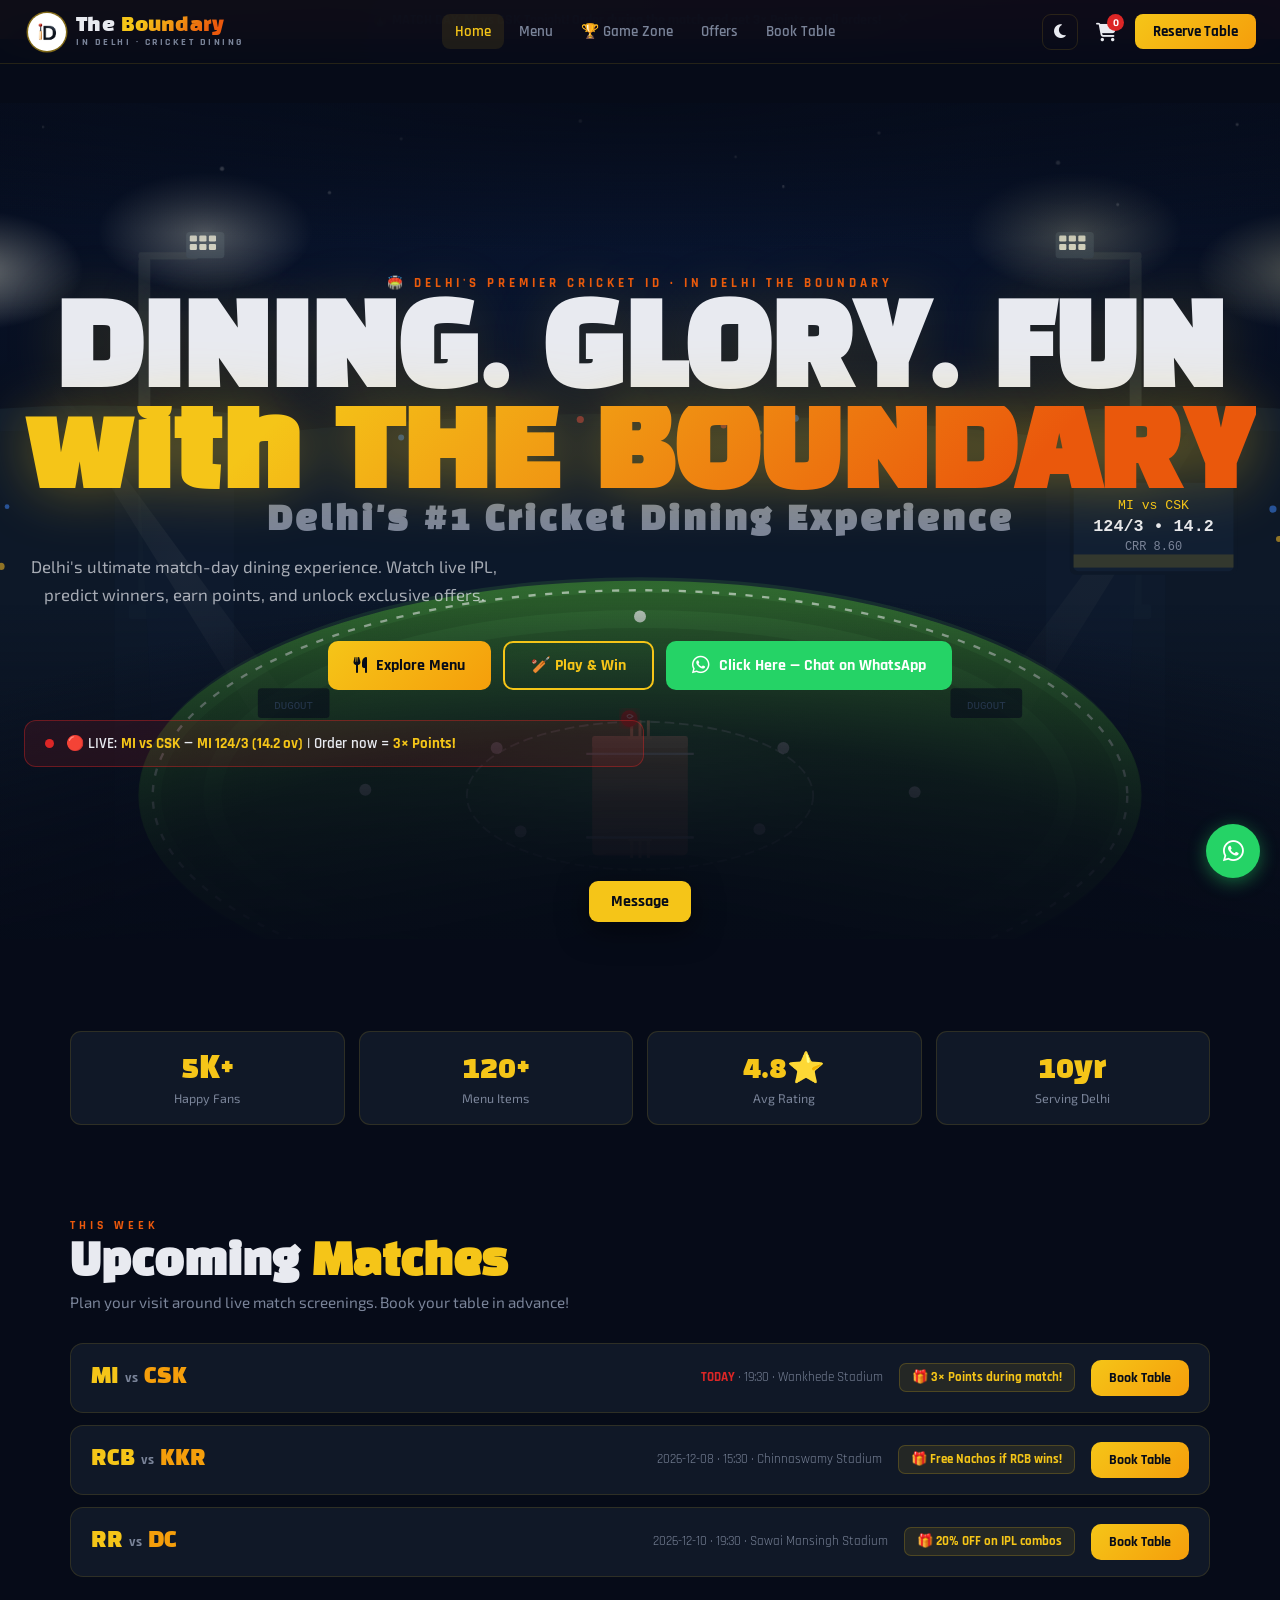
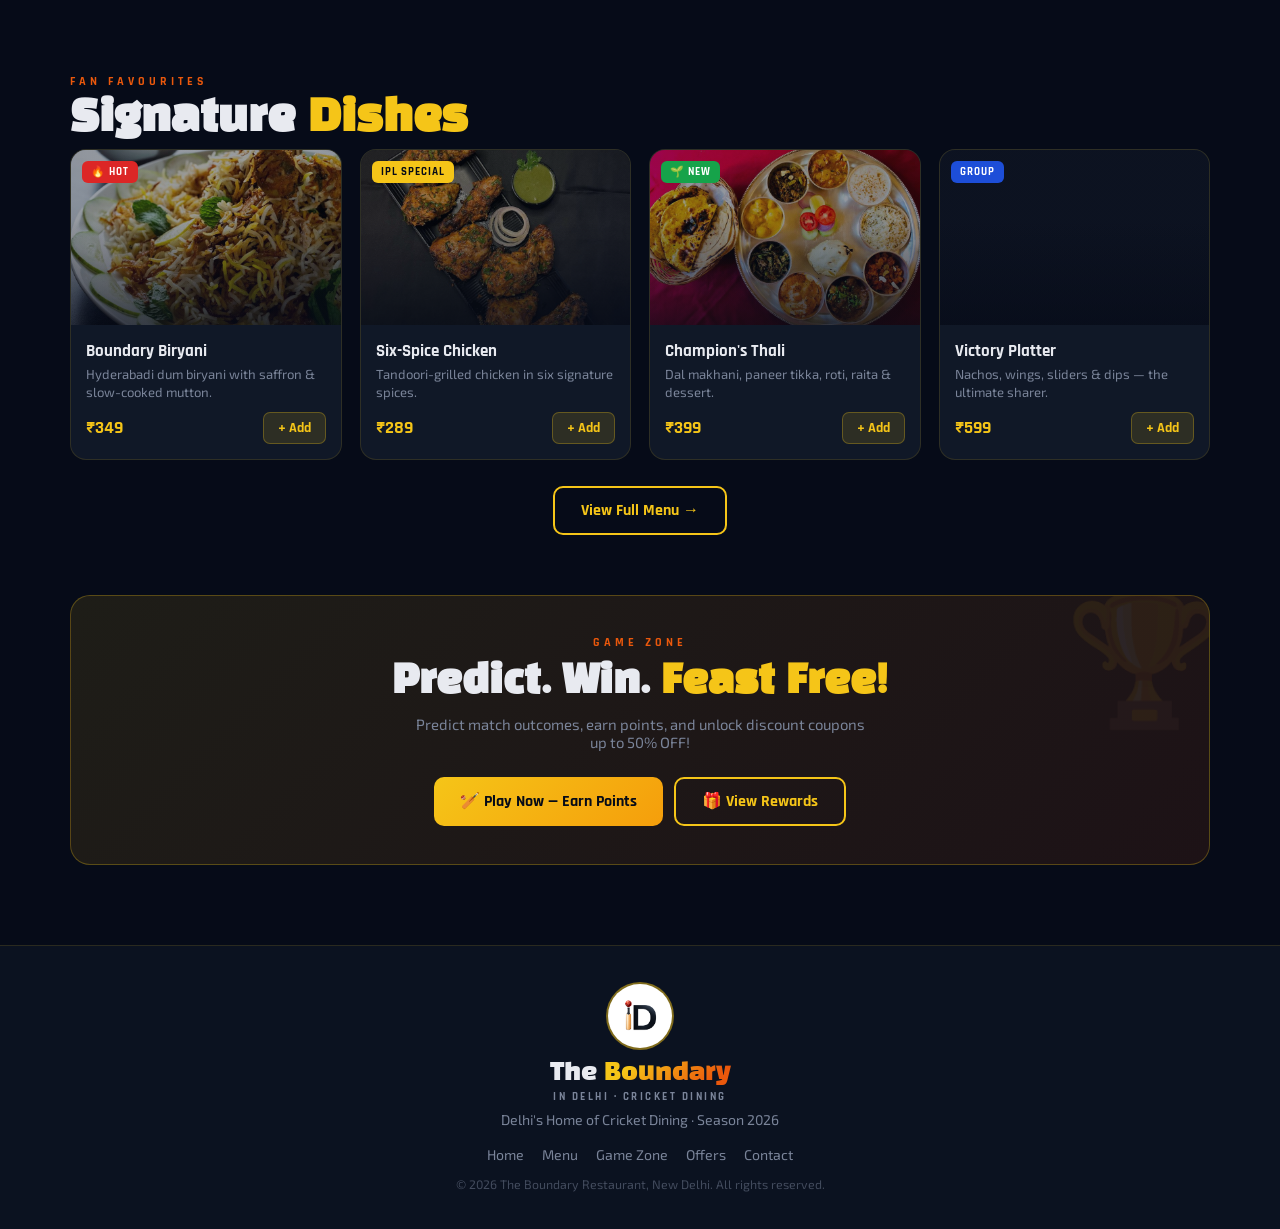
==== index.html @ 341501ce "Rebuild site: split assets, real dish photos, theme toggle, admin CRUD Separates the single-file pag" ====
<!DOCTYPE html>
<html lang="en">
<head>
<meta charset="UTF-8">
<meta name="viewport" content="width=device-width, initial-scale=1.0">
<title>The Boundary — Cricket Dining | Delhi</title>
<link rel="icon" type="image/png" href="assets/logo.png">
<link href="https://fonts.googleapis.com/css2?family=Rajdhani:wght@400;500;600;700&family=Exo+2:wght@300;400;500;600&family=Black+Han+Sans&display=swap" rel="stylesheet">
<link rel="stylesheet" href="https://cdnjs.cloudflare.com/ajax/libs/font-awesome/6.5.0/css/all.min.css">
<link rel="stylesheet" href="css/style.css">
</head>
<body>

<!-- ANNOUNCEMENT BAR -->
<div id="announcement-bar">
  <span id="ann-bar-text">🔥 MATCH DAY: MI vs CSK Tonight! Order during the match and get 3× Points on all orders!</span>
  <span style="margin-left:12px;opacity:.7;cursor:pointer;font-size:1rem" onclick="document.getElementById('announcement-bar').style.display='none';saveAdminState({announcementBar:{visible:false}})">✕</span>
</div>

<!-- NAV -->
<nav>
  <button class="brand" onclick="showPage('home')" aria-label="The Boundary — go to home page">
    <span class="brand-badge"><img src="assets/logo.png" alt="The Boundary logo"></span>
    <span class="brand-text">
      <span class="brand-word"><span class="b1">The</span> <span class="b2">Boundary</span></span>
      <span class="brand-kicker">In Delhi · Cricket Dining</span>
    </span>
  </button>
  <div class="nav-links">
    <button class="nav-link active" onclick="showPage('home')">Home</button>
    <button class="nav-link" onclick="showPage('menu')">Menu</button>
    <button class="nav-link" onclick="showPage('gamezone')">🏆 Game Zone</button>
    <button class="nav-link" onclick="showPage('offers')">Offers</button>
    <button class="nav-link" onclick="showPage('contact')">Book Table</button>
  </div>
  <div class="nav-right">
    <button class="theme-toggle" id="themeToggle" onclick="toggleTheme()" aria-label="Switch between dark and light mode" title="Switch theme">
      <i class="fas fa-moon"></i>
    </button>
    <div class="cart-icon" onclick="showToast('🛒 Cart: sign in to checkout!')">
      <i class="fas fa-shopping-cart"></i>
      <span class="cart-count" id="cartCount">0</span>
    </div>
    <button class="nav-cta" onclick="showPage('contact')">Reserve Table</button>
    <div class="hamburger" onclick="toggleMenu()"><span></span><span></span><span></span></div>
  </div>
</nav>
<div class="mobile-menu" id="mobileMenu">
  <button class="nav-link" onclick="showPage('home');toggleMenu()">🏠 Home</button>
  <button class="nav-link" onclick="showPage('menu');toggleMenu()">🍽️ Menu</button>
  <button class="nav-link" onclick="showPage('gamezone');toggleMenu()">🏆 Game Zone</button>
  <button class="nav-link" onclick="showPage('offers');toggleMenu()">🎁 Offers</button>
  <button class="nav-link" onclick="showPage('contact');toggleMenu()">📅 Book Table</button>
</div>

<!-- ============================================================
     HOME PAGE
     ============================================================ -->
<div class="page active" id="page-home">

  <!-- HERO -->
  <div class="hero" id="main-hero">

    <!-- Custom admin banner image layer -->
    <img id="hero-custom-banner" alt="">

    <!-- CRICKET STADIUM SVG BACKGROUND -->
    <div class="hero-stadium">
      <svg viewBox="0 0 1400 700" preserveAspectRatio="xMidYMid slice" xmlns="http://www.w3.org/2000/svg" style="width:100%;height:100%">
        <!-- Sky gradient -->
        <defs>
          <radialGradient id="skyGrad" cx="50%" cy="0%" r="70%">
            <stop offset="0%" stop-color="#0a1a3a"/>
            <stop offset="100%" stop-color="#060b18"/>
          </radialGradient>
          <radialGradient id="pitchGrad" cx="50%" cy="50%" r="50%">
            <stop offset="0%" stop-color="#3d7a3d"/>
            <stop offset="100%" stop-color="#2a5c2a"/>
          </radialGradient>
          <radialGradient id="innerGrad" cx="50%" cy="50%" r="50%">
            <stop offset="0%" stop-color="#5aa35a"/>
            <stop offset="100%" stop-color="#3d7a3d"/>
          </radialGradient>
          <radialGradient id="lightGlow1" cx="50%" cy="50%" r="50%">
            <stop offset="0%" stop-color="#fffde7" stop-opacity="0.55"/>
            <stop offset="100%" stop-color="#fffde7" stop-opacity="0"/>
          </radialGradient>
          <radialGradient id="lightGlow2" cx="50%" cy="50%" r="50%">
            <stop offset="0%" stop-color="#fff9c4" stop-opacity="0.4"/>
            <stop offset="100%" stop-color="#fff9c4" stop-opacity="0"/>
          </radialGradient>
          <filter id="glow">
            <feGaussianBlur stdDeviation="4" result="blur"/>
            <feMerge><feMergeNode in="blur"/><feMergeNode in="SourceGraphic"/></feMerge>
          </filter>
          <filter id="softglow">
            <feGaussianBlur stdDeviation="8" result="blur"/>
            <feMerge><feMergeNode in="blur"/><feMergeNode in="SourceGraphic"/></feMerge>
          </filter>
        </defs>

        <!-- SKY -->
        <rect width="1400" height="700" fill="url(#skyGrad)"/>

        <!-- Stars -->
        <g opacity="0.6">
          <circle cx="100" cy="40" r="1.5" fill="#fff" opacity=".8"/>
          <circle cx="200" cy="20" r="1" fill="#fff" opacity=".6"/>
          <circle cx="350" cy="55" r="1.8" fill="#fff" opacity=".7"/>
          <circle cx="500" cy="30" r="1.2" fill="#fff" opacity=".5"/>
          <circle cx="650" cy="15" r="1.5" fill="#fff" opacity=".8"/>
          <circle cx="780" cy="45" r="1" fill="#fff" opacity=".6"/>
          <circle cx="900" cy="25" r="1.3" fill="#fff" opacity=".7"/>
          <circle cx="1050" cy="50" r="1.8" fill="#fff" opacity=".5"/>
          <circle cx="1200" cy="18" r="1.2" fill="#fff" opacity=".8"/>
          <circle cx="1300" cy="42" r="1.5" fill="#fff" opacity=".6"/>
          <circle cx="160" cy="80" r="1" fill="#fff" opacity=".4"/>
          <circle cx="440" cy="75" r="1.4" fill="#fff" opacity=".5"/>
          <circle cx="820" cy="70" r="1" fill="#fff" opacity=".6"/>
          <circle cx="1100" cy="85" r="1.3" fill="#fff" opacity=".4"/>
        </g>

        <!-- FLOODLIGHT TOWERS - Left -->
        <!-- Tower 1 far left -->
        <g>
          <rect x="88" y="160" width="10" height="320" fill="#1a2535" rx="2"/>
          <rect x="80" y="460" width="26" height="12" fill="#1a2535" rx="2"/>
          <!-- Arm -->
          <rect x="88" y="155" width="50" height="6" fill="#1a2535" rx="2"/>
          <!-- Lights array -->
          <rect x="128" y="140" width="32" height="22" fill="#1e2d42" rx="3"/>
          <rect x="131" y="143" width="6" height="5" fill="#fffde7" rx="1"/>
          <rect x="139" y="143" width="6" height="5" fill="#fffde7" rx="1"/>
          <rect x="147" y="143" width="6" height="5" fill="#fffde7" rx="1"/>
          <rect x="131" y="150" width="6" height="5" fill="#fffde7" rx="1"/>
          <rect x="139" y="150" width="6" height="5" fill="#fffde7" rx="1"/>
          <rect x="147" y="150" width="6" height="5" fill="#fffde7" rx="1"/>
          <!-- Glow beam -->
          <ellipse cx="144" cy="140" rx="90" ry="50" fill="url(#lightGlow1)" opacity="0.7">
            <animate attributeName="opacity" values="0.5;0.8;0.5" dur="3s" repeatCount="indefinite"/>
          </ellipse>
        </g>

        <!-- Tower 2 left-center -->
        <g>
          <rect x="280" y="130" width="10" height="300" fill="#1a2535" rx="2"/>
          <rect x="272" y="420" width="26" height="12" fill="#1a2535" rx="2"/>
          <rect x="280" y="125" width="50" height="6" fill="#1a2535" rx="2"/>
          <rect x="320" y="108" width="32" height="22" fill="#1e2d42" rx="3"/>
          <rect x="323" y="111" width="6" height="5" fill="#fffde7" rx="1"/>
          <rect x="331" y="111" width="6" height="5" fill="#fffde7" rx="1"/>
          <rect x="339" y="111" width="6" height="5" fill="#fffde7" rx="1"/>
          <rect x="323" y="118" width="6" height="5" fill="#fffde7" rx="1"/>
          <rect x="331" y="118" width="6" height="5" fill="#fffde7" rx="1"/>
          <rect x="339" y="118" width="6" height="5" fill="#fffde7" rx="1"/>
          <ellipse cx="336" cy="108" rx="90" ry="50" fill="url(#lightGlow1)" opacity="0.6">
            <animate attributeName="opacity" values="0.4;0.7;0.4" dur="3.5s" repeatCount="indefinite"/>
          </ellipse>
        </g>

        <!-- Tower far right -->
        <g>
          <rect x="1302" y="160" width="10" height="320" fill="#1a2535" rx="2"/>
          <rect x="1294" y="460" width="26" height="12" fill="#1a2535" rx="2"/>
          <rect x="1262" y="155" width="50" height="6" fill="#1a2535" rx="2"/>
          <rect x="1240" y="140" width="32" height="22" fill="#1e2d42" rx="3"/>
          <rect x="1243" y="143" width="6" height="5" fill="#fffde7" rx="1"/>
          <rect x="1251" y="143" width="6" height="5" fill="#fffde7" rx="1"/>
          <rect x="1259" y="143" width="6" height="5" fill="#fffde7" rx="1"/>
          <rect x="1243" y="150" width="6" height="5" fill="#fffde7" rx="1"/>
          <rect x="1251" y="150" width="6" height="5" fill="#fffde7" rx="1"/>
          <rect x="1259" y="150" width="6" height="5" fill="#fffde7" rx="1"/>
          <ellipse cx="1256" cy="140" rx="90" ry="50" fill="url(#lightGlow2)" opacity="0.7">
            <animate attributeName="opacity" values="0.5;0.85;0.5" dur="4s" repeatCount="indefinite"/>
          </ellipse>
        </g>

        <!-- Tower right-center -->
        <g>
          <rect x="1110" y="130" width="10" height="300" fill="#1a2535" rx="2"/>
          <rect x="1102" y="420" width="26" height="12" fill="#1a2535" rx="2"/>
          <rect x="1070" y="125" width="50" height="6" fill="#1a2535" rx="2"/>
          <rect x="1048" y="108" width="32" height="22" fill="#1e2d42" rx="3"/>
          <rect x="1051" y="111" width="6" height="5" fill="#fffde7" rx="1"/>
          <rect x="1059" y="111" width="6" height="5" fill="#fffde7" rx="1"/>
          <rect x="1067" y="111" width="6" height="5" fill="#fffde7" rx="1"/>
          <rect x="1051" y="118" width="6" height="5" fill="#fffde7" rx="1"/>
          <rect x="1059" y="118" width="6" height="5" fill="#fffde7" rx="1"/>
          <rect x="1067" y="118" width="6" height="5" fill="#fffde7" rx="1"/>
          <ellipse cx="1064" cy="108" rx="90" ry="50" fill="url(#lightGlow2)" opacity="0.6">
            <animate attributeName="opacity" values="0.4;0.72;0.4" dur="3.2s" repeatCount="indefinite"/>
          </ellipse>
        </g>

        <!-- STADIUM STANDS background -->
        <!-- Left stands -->
        <path d="M0 700 L0 280 Q180 240 360 260 L360 700Z" fill="#0f1c2e" opacity="0.9"/>
        <path d="M0 700 L0 300 Q130 265 260 278 L260 700Z" fill="#0d1828"/>
        <!-- Right stands -->
        <path d="M1400 700 L1400 280 Q1220 240 1040 260 L1040 700Z" fill="#0f1c2e" opacity="0.9"/>
        <path d="M1400 700 L1400 300 Q1270 265 1140 278 L1140 700Z" fill="#0d1828"/>
        <!-- Top stands -->
        <path d="M300 700 L280 290 Q700 230 1120 290 L1100 700Z" fill="#0e1b2d" opacity="0.8"/>

        <!-- Crowd dots - left -->
        <g opacity="0.55">
          <circle cx="30" cy="340" r="3" fill="#3b82f6"/>
          <circle cx="50" cy="350" r="2.5" fill="#ef4444"/>
          <circle cx="70" cy="335" r="3" fill="#fbbf24"/>
          <circle cx="90" cy="345" r="2" fill="#3b82f6"/>
          <circle cx="110" cy="330" r="3" fill="#10b981"/>
          <circle cx="130" cy="342" r="2.5" fill="#ef4444"/>
          <circle cx="150" cy="325" r="3" fill="#fbbf24"/>
          <circle cx="170" cy="338" r="2" fill="#3b82f6"/>
          <circle cx="30" cy="365" r="2.5" fill="#fbbf24"/>
          <circle cx="55" cy="372" r="3" fill="#3b82f6"/>
          <circle cx="80" cy="360" r="2" fill="#ef4444"/>
          <circle cx="105" cy="368" r="3" fill="#10b981"/>
          <circle cx="130" cy="355" r="2.5" fill="#fbbf24"/>
          <circle cx="155" cy="370" r="3" fill="#3b82f6"/>
          <circle cx="40" cy="395" r="3" fill="#ef4444"/>
          <circle cx="65" cy="385" r="2" fill="#fbbf24"/>
          <circle cx="90" cy="398" r="2.5" fill="#3b82f6"/>
          <circle cx="115" cy="390" r="3" fill="#10b981"/>
          <circle cx="140" cy="400" r="2" fill="#ef4444"/>
          <circle cx="165" cy="388" r="3" fill="#fbbf24"/>
        </g>
        <!-- Crowd - right -->
        <g opacity="0.55">
          <circle cx="1230" cy="340" r="3" fill="#3b82f6"/>
          <circle cx="1250" cy="350" r="2.5" fill="#ef4444"/>
          <circle cx="1270" cy="335" r="3" fill="#fbbf24"/>
          <circle cx="1290" cy="345" r="2" fill="#3b82f6"/>
          <circle cx="1310" cy="330" r="3" fill="#10b981"/>
          <circle cx="1330" cy="342" r="2.5" fill="#ef4444"/>
          <circle cx="1350" cy="325" r="3" fill="#fbbf24"/>
          <circle cx="1370" cy="338" r="2" fill="#3b82f6"/>
          <circle cx="1235" cy="365" r="2.5" fill="#fbbf24"/>
          <circle cx="1258" cy="372" r="3" fill="#3b82f6"/>
          <circle cx="1280" cy="360" r="2" fill="#ef4444"/>
          <circle cx="1302" cy="368" r="3" fill="#10b981"/>
          <circle cx="1325" cy="355" r="2.5" fill="#fbbf24"/>
          <circle cx="1348" cy="370" r="3" fill="#3b82f6"/>
          <circle cx="1240" cy="395" r="3" fill="#ef4444"/>
          <circle cx="1265" cy="385" r="2" fill="#fbbf24"/>
          <circle cx="1290" cy="398" r="2.5" fill="#3b82f6"/>
          <circle cx="1315" cy="390" r="3" fill="#10b981"/>
          <circle cx="1340" cy="400" r="2" fill="#ef4444"/>
          <circle cx="1365" cy="388" r="3" fill="#fbbf24"/>
        </g>
        <!-- Crowd top center -->
        <g opacity="0.45">
          <circle cx="500" cy="280" r="2.5" fill="#3b82f6"/>
          <circle cx="530" cy="275" r="2" fill="#ef4444"/>
          <circle cx="560" cy="282" r="3" fill="#fbbf24"/>
          <circle cx="590" cy="270" r="2.5" fill="#10b981"/>
          <circle cx="620" cy="278" r="2" fill="#3b82f6"/>
          <circle cx="650" cy="265" r="3" fill="#ef4444"/>
          <circle cx="680" cy="275" r="2.5" fill="#fbbf24"/>
          <circle cx="710" cy="268" r="2" fill="#3b82f6"/>
          <circle cx="740" cy="280" r="3" fill="#10b981"/>
          <circle cx="770" cy="270" r="2.5" fill="#ef4444"/>
          <circle cx="800" cy="276" r="2" fill="#fbbf24"/>
          <circle cx="830" cy="264" r="3" fill="#3b82f6"/>
          <circle cx="860" cy="272" r="2.5" fill="#10b981"/>
          <circle cx="890" cy="280" r="2" fill="#ef4444"/>
        </g>

        <!-- MAIN GROUND (oval) -->
        <ellipse cx="700" cy="580" rx="420" ry="180" fill="url(#pitchGrad)"/>

        <!-- Outfield mowing stripes -->
        <g opacity="0.18">
          <ellipse cx="700" cy="580" rx="410" ry="174" fill="none" stroke="#4a9a4a" stroke-width="18"/>
          <ellipse cx="700" cy="580" rx="385" ry="162" fill="none" stroke="#2a5c2a" stroke-width="16"/>
          <ellipse cx="700" cy="580" rx="358" ry="148" fill="none" stroke="#4a9a4a" stroke-width="15"/>
          <ellipse cx="700" cy="580" rx="330" ry="134" fill="none" stroke="#2a5c2a" stroke-width="13"/>
        </g>

        <!-- Inner circle -->
        <ellipse cx="700" cy="580" rx="145" ry="62" fill="url(#innerGrad)" opacity="0.9"/>
        <ellipse cx="700" cy="580" rx="145" ry="62" fill="none" stroke="#fff" stroke-width="1.5" stroke-dasharray="8 4" opacity="0.4"/>

        <!-- PITCH (rectangular center) -->
        <rect x="660" y="530" width="80" height="100" fill="#c8a96e" rx="4"/>
        <!-- Pitch stripes -->
        <rect x="660" y="530" width="80" height="10" fill="#d4b880" rx="2"/>
        <rect x="660" y="548" width="80" height="10" fill="#c0a060" opacity="0.5"/>
        <rect x="660" y="566" width="80" height="10" fill="#d4b880" opacity="0.4"/>
        <rect x="660" y="584" width="80" height="10" fill="#c0a060" opacity="0.5"/>
        <rect x="660" y="602" width="80" height="10" fill="#d4b880" opacity="0.4"/>
        <!-- Crease lines -->
        <line x1="655" y1="545" x2="745" y2="545" stroke="#fff" stroke-width="2" opacity="0.7"/>
        <line x1="655" y1="615" x2="745" y2="615" stroke="#fff" stroke-width="2" opacity="0.7"/>
        <!-- Stumps (batsman end) -->
        <line x1="693" y1="618" x2="693" y2="632" stroke="#e8c080" stroke-width="2.5"/>
        <line x1="700" y1="618" x2="700" y2="632" stroke="#e8c080" stroke-width="2.5"/>
        <line x1="707" y1="618" x2="707" y2="632" stroke="#e8c080" stroke-width="2.5"/>
        <line x1="690" y1="617" x2="710" y2="617" stroke="#e8c080" stroke-width="2"/>
        <!-- Stumps (bowler end) -->
        <line x1="693" y1="531" x2="693" y2="517" stroke="#e8c080" stroke-width="2.5"/>
        <line x1="700" y1="531" x2="700" y2="517" stroke="#e8c080" stroke-width="2.5"/>
        <line x1="707" y1="531" x2="707" y2="517" stroke="#e8c080" stroke-width="2.5"/>
        <line x1="690" y1="532" x2="710" y2="532" stroke="#e8c080" stroke-width="2"/>

        <!-- Boundary rope -->
        <ellipse cx="700" cy="580" rx="408" ry="172" fill="none" stroke="#fff" stroke-width="2" stroke-dasharray="6 8" opacity="0.55"/>

        <!-- Fielder dots -->
        <circle cx="580" cy="540" r="5" fill="#fff" opacity="0.7"/>
        <circle cx="820" cy="540" r="5" fill="#fff" opacity="0.7"/>
        <circle cx="600" cy="610" r="5" fill="#fff" opacity="0.7"/>
        <circle cx="800" cy="608" r="5" fill="#fff" opacity="0.7"/>
        <circle cx="700" cy="430" r="5" fill="#fff" opacity="0.7"/>
        <circle cx="470" cy="575" r="5" fill="#fff" opacity="0.7"/>
        <circle cx="930" cy="577" r="5" fill="#fff" opacity="0.7"/>

        <!-- Cricket ball (in play animation) -->
        <circle cx="640" cy="520" r="7" fill="#cc3322" filter="url(#glow)">
          <animate attributeName="cx" values="640;680;700;680;640" dur="4s" repeatCount="indefinite"/>
          <animate attributeName="cy" values="520;510;520;530;520" dur="4s" repeatCount="indefinite"/>
        </circle>
        <!-- Ball seam -->
        <path d="M638 518 Q640 515 643 518 Q640 521 638 518" fill="none" stroke="#f5a0a0" stroke-width="1">
          <animate attributeName="d" values="M638 518 Q640 515 643 518 Q640 521 638 518;M678 508 Q680 505 683 508 Q680 511 678 508;M698 518 Q700 515 703 518 Q700 521 698 518;M678 528 Q680 525 683 528 Q680 531 678 528;M638 518 Q640 515 643 518 Q640 521 638 518" dur="4s" repeatCount="indefinite"/>
        </path>

        <!-- Floodlight beams (subtle) -->
        <path d="M160 165 L430 600 L480 600Z" fill="url(#lightGlow1)" opacity="0.06">
          <animate attributeName="opacity" values="0.04;0.09;0.04" dur="3s" repeatCount="indefinite"/>
        </path>
        <path d="M1240 165 L970 600 L920 600Z" fill="url(#lightGlow2)" opacity="0.06">
          <animate attributeName="opacity" values="0.04;0.09;0.04" dur="3.5s" repeatCount="indefinite"/>
        </path>

        <!-- Scoreboard (right side structure) -->
        <rect x="1060" y="315" width="140" height="80" fill="#0d1828" rx="5"/>
        <rect x="1063" y="318" width="134" height="74" fill="#111f33" rx="4"/>
        <text x="1130" y="340" text-anchor="middle" font-family="monospace" font-size="11" fill="#f5c518">MI vs CSK</text>
        <text x="1130" y="358" text-anchor="middle" font-family="monospace" font-size="14" font-weight="bold" fill="#e8eaf0">124/3  •  14.2</text>
        <text x="1130" y="374" text-anchor="middle" font-family="monospace" font-size="10" fill="#7a8499">CRR 8.60</text>
        <rect x="1063" y="378" width="134" height="11" fill="#f5c518" rx="0 0 3 3" opacity="0.15"/>

        <!-- Dug-out areas -->
        <rect x="380" y="490" width="60" height="25" fill="#0a1520" rx="3" opacity="0.7"/>
        <text x="410" y="507" text-anchor="middle" font-family="monospace" font-size="9" fill="#4a6a8a">DUGOUT</text>
        <rect x="960" y="490" width="60" height="25" fill="#0a1520" rx="3" opacity="0.7"/>
        <text x="990" y="507" text-anchor="middle" font-family="monospace" font-size="9" fill="#4a6a8a">DUGOUT</text>
      </svg>
    </div>

    <!-- OVERLAY -->
    <div class="hero-overlay"></div>

    <!-- HERO CONTENT -->
    <div class="hero-content">
      <div class="hero-eyebrow" id="hero-eyebrow-text">🏟️ Delhi's Premier Cricket ID · In Delhi The Boundary</div>
      <h1 class="hero-title">
        <span class="t1">DINING. GLORY. FUN</span>
        <span class="t2" id="hero-main-text">with THE BOUNDARY</span>
        <span class="t3" id="hero-sub-text" style="font-size:clamp(1rem,3vw,2rem);letter-spacing:3px;color:var(--muted)">Delhi's #1 Cricket Dining Experience</span>
      </h1>
      <p class="hero-sub" id="hero-para-text">Delhi's ultimate match-day dining experience. Watch live IPL, predict winners, earn points, and unlock exclusive offers.</p>
      <div class="hero-btns">
        <button class="btn-p" onclick="showPage('menu')"><i class="fas fa-utensils"></i> Explore Menu</button>
        <button class="btn-o" onclick="showPage('gamezone')">🏏 Play & Win</button>
        <a href="https://wa.me/917290068096?text=Hi%21+I+found+you+on+The+Boundary+IPL+2026+%F0%9F%8F%8F+I%27d+love+to+book+a+table+%2F+know+more+about+offers!" target="_blank" style="display:inline-flex;align-items:center;gap:9px;padding:13px 26px;background:#25D366;color:#fff;border-radius:10px;font-family:'Rajdhani',sans-serif;font-weight:700;font-size:1rem;text-decoration:none;transition:all .25s;border:none;cursor:pointer" onmouseover="this.style.transform='translateY(-2px)';this.style.boxShadow='0 8px 28px rgba(37,211,102,0.5)'" onmouseout="this.style.transform='';this.style.boxShadow=''">
          <i class="fab fa-whatsapp" style="font-size:1.25rem"></i> Click Here — Chat on WhatsApp
        </a>
      </div>
      <div class="live-ticker">
        <div class="live-dot"></div>
        <div class="live-text" id="live-ticker-text">
          🔴 LIVE: <span class="live-score" id="ticker-match">MI vs CSK</span> — 
          <span class="live-score" id="ticker-score">MI 124/3 (14.2 ov)</span> | Order now = 
          <span class="live-score">3× Points!</span>
        </div>
      </div>
    </div>
  </div>

  <!-- Stats -->
  <section>
    <div class="stats-row reveal">
      <div class="stat-item"><span class="stat-val">5K+</span><div class="stat-lbl">Happy Fans</div></div>
      <div class="stat-item"><span class="stat-val">120+</span><div class="stat-lbl">Menu Items</div></div>
      <div class="stat-item"><span class="stat-val">4.8⭐</span><div class="stat-lbl">Avg Rating</div></div>
      <div class="stat-item"><span class="stat-val">10yr</span><div class="stat-lbl">Serving Delhi</div></div>
    </div>
  </section>

  <!-- Upcoming Matches -->
  <section style="padding-top:0">
    <div class="sec-label">This Week</div>
    <h2 class="sec-title">Upcoming <span class="gold">Matches</span></h2>
    <p class="sec-sub">Plan your visit around live match screenings. Book your table in advance!</p>
    <div id="upcoming-matches-display" style="display:flex;flex-direction:column;gap:12px;margin-bottom:36px">
      <!-- Rendered by JS -->
    </div>
  </section>

  <!-- Featured Dishes -->
  <section style="padding-top:0">
    <div class="sec-label">Fan Favourites</div>
    <h2 class="sec-title">Signature <span class="gold">Dishes</span></h2>
    <div class="cards-grid">
      <div class="dish-card reveal">
        <div class="dish-img" style="background:linear-gradient(rgba(6,11,24,.4),rgba(6,11,24,.4)),url('assets/boundary-biryani.jpg') center/cover no-repeat">
          <span class="badge" style="background:var(--red);color:#fff">🔥 HOT</span>
        </div>
        <div class="dish-body">
          <div class="dish-name">Boundary Biryani</div>
          <div class="dish-desc">Hyderabadi dum biryani with saffron & slow-cooked mutton.</div>
          <div class="dish-footer"><div class="dish-price">₹349</div><button class="add-btn" onclick="addToCart(this,'Boundary Biryani')">+ Add</button></div>
        </div>
      </div>
      <div class="dish-card reveal">
        <div class="dish-img" style="background:linear-gradient(rgba(6,11,24,.4),rgba(6,11,24,.4)),url('assets/six-spice-chicken.jpg') center/cover no-repeat">
          <span class="badge" style="background:var(--gold);color:var(--ink)">IPL SPECIAL</span>
        </div>
        <div class="dish-body">
          <div class="dish-name">Six-Spice Chicken</div>
          <div class="dish-desc">Tandoori-grilled chicken in six signature spices.</div>
          <div class="dish-footer"><div class="dish-price">₹289</div><button class="add-btn" onclick="addToCart(this,'Six-Spice Chicken')">+ Add</button></div>
        </div>
      </div>
      <div class="dish-card reveal">
        <div class="dish-img" style="background:linear-gradient(rgba(6,11,24,.4),rgba(6,11,24,.4)),url('assets/champions-thali.jpg') center/cover no-repeat">
          <span class="badge" style="background:var(--green);color:#fff">🌱 NEW</span>
        </div>
        <div class="dish-body">
          <div class="dish-name">Champion's Thali</div>
          <div class="dish-desc">Dal makhani, paneer tikka, roti, raita & dessert.</div>
          <div class="dish-footer"><div class="dish-price">₹399</div><button class="add-btn" onclick="addToCart(this,'Champion Thali')">+ Add</button></div>
        </div>
      </div>
      <div class="dish-card reveal">
        <div class="dish-img" style="background:linear-gradient(rgba(6,11,24,.4),rgba(6,11,24,.4)),url('https://loremflickr.com/400/300/appetizer,platter') center/cover no-repeat">
          <span class="badge" style="background:var(--blue);color:#fff">GROUP</span>
        </div>
        <div class="dish-body">
          <div class="dish-name">Victory Platter</div>
          <div class="dish-desc">Nachos, wings, sliders & dips — the ultimate sharer.</div>
          <div class="dish-footer"><div class="dish-price">₹599</div><button class="add-btn" onclick="addToCart(this,'Victory Platter')">+ Add</button></div>
        </div>
      </div>
    </div>
    <div style="text-align:center;margin-top:26px"><button class="btn-o" onclick="showPage('menu')">View Full Menu →</button></div>
  </section>

  <!-- Predict CTA -->
  <section style="padding-top:0;padding-bottom:80px">
    <div style="background:linear-gradient(135deg,rgba(245,197,24,.1),rgba(234,88,12,.1));border:1px solid rgba(245,197,24,.28);border-radius:20px;padding:38px 30px;text-align:center;position:relative;overflow:hidden">
      <div style="position:absolute;top:-20px;right:-16px;font-size:8rem;opacity:.07">🏆</div>
      <div class="sec-label" style="text-align:center">Game Zone</div>
      <h2 style="font-family:'Black Han Sans',sans-serif;font-size:clamp(1.7rem,3.5vw,2.4rem);margin-bottom:9px">Predict. Win. <span class="gold">Feast Free!</span></h2>
      <p style="color:var(--muted);max-width:460px;margin:0 auto 26px;font-size:.93rem">Predict match outcomes, earn points, and unlock discount coupons up to 50% OFF!</p>
      <div style="display:flex;gap:11px;justify-content:center;flex-wrap:wrap">
        <button class="btn-p" onclick="showPage('gamezone')">🏏 Play Now — Earn Points</button>
        <button class="btn-o" onclick="showPage('offers')">🎁 View Rewards</button>
      </div>
    </div>
  </section>
</div>

<!-- ============================================================
     MENU PAGE
     ============================================================ -->
<div class="page" id="page-menu">
  <div class="page-hero"><h1>Our <span style="color:var(--gold)">Menu</span></h1><p>Bold flavours. Crafted for champions.</p></div>
  <section>
    <div style="background:linear-gradient(135deg,rgba(245,197,24,.13),rgba(234,88,12,.13));border:1px solid rgba(245,197,24,.28);border-radius:15px;padding:22px 26px;display:flex;align-items:center;justify-content:space-between;gap:18px;margin-bottom:36px;flex-wrap:wrap">
      <div><h3 style="font-family:'Black Han Sans',sans-serif;font-size:1.4rem">🏏 Match Day <span class="gold">Combos</span></h3><p style="color:var(--muted);font-size:.88rem;margin-top:4px">15% OFF on combos during any live IPL match!</p></div>
      <button class="btn-p" onclick="showToast('🎉 Combo deal activated! Add any combo.')">Grab Deal</button>
    </div>
    <div class="menu-tabs">
      <button class="menu-tab active" onclick="switchMenu(this,'veg')">🥗 Veg</button>
      <button class="menu-tab" onclick="switchMenu(this,'nonveg')">🍗 Non-Veg</button>
      <button class="menu-tab" onclick="switchMenu(this,'starters')">🍢 Starters</button>
      <button class="menu-tab" onclick="switchMenu(this,'drinks')">🥤 Drinks</button>
      <button class="menu-tab" onclick="switchMenu(this,'combos')">🎁 Combos</button>
    </div>
    <div class="menu-cat active" id="cat-veg">
      <div class="dish-card"><div class="dish-img" style="background:linear-gradient(rgba(6,11,24,.4),rgba(6,11,24,.4)),url('https://loremflickr.com/400/300/paneer,tikka') center/cover no-repeat"></div><div class="dish-body"><div class="dish-name">Paneer Tikka Masala</div><div class="dish-desc">Creamy tomato gravy with charred paneer.</div><div class="dish-footer"><div class="dish-price">₹269</div><button class="add-btn" onclick="addToCart(this,'Paneer Tikka')">+ Add</button></div></div></div>
      <div class="dish-card"><div class="dish-img" style="background:linear-gradient(rgba(6,11,24,.4),rgba(6,11,24,.4)),url('https://loremflickr.com/400/300/dal,makhani') center/cover no-repeat"></div><div class="dish-body"><div class="dish-name">Dal Makhani</div><div class="dish-desc">Slow-cooked overnight black lentils in butter gravy.</div><div class="dish-footer"><div class="dish-price">₹229</div><button class="add-btn" onclick="addToCart(this,'Dal Makhani')">+ Add</button></div></div></div>
      <div class="dish-card"><div class="dish-img" style="background:linear-gradient(rgba(6,11,24,.4),rgba(6,11,24,.4)),url('assets/veg-biryani.jpg') center/cover no-repeat"><span class="badge" style="background:var(--red);color:#fff">HOT</span></div><div class="dish-body"><div class="dish-name">Veg Biryani Royale</div><div class="dish-desc">Fragrant basmati with seasonal vegetables & rose water.</div><div class="dish-footer"><div class="dish-price">₹279</div><button class="add-btn" onclick="addToCart(this,'Veg Biryani')">+ Add</button></div></div></div>
      <div class="dish-card"><div class="dish-img" style="background:linear-gradient(rgba(6,11,24,.4),rgba(6,11,24,.4)),url('https://loremflickr.com/400/300/shahi,paneer') center/cover no-repeat"><span class="badge" style="background:var(--green);color:#fff">🌱 NEW</span></div><div class="dish-body"><div class="dish-name">Shahi Paneer</div><div class="dish-desc">Paneer in a rich cashew &amp; saffron royal gravy.</div><div class="dish-footer"><div class="dish-price">₹279</div><button class="add-btn" onclick="addToCart(this,'Shahi Paneer')">+ Add</button></div></div></div>
      <div class="dish-card"><div class="dish-img" style="background:linear-gradient(rgba(6,11,24,.4),rgba(6,11,24,.4)),url('https://loremflickr.com/400/300/mushroom,curry') center/cover no-repeat"><span class="badge" style="background:var(--green);color:#fff">🌱 NEW</span></div><div class="dish-body"><div class="dish-name">Paneer Mushroom Curry</div><div class="dish-desc">Paneer &amp; button mushrooms in spiced onion-tomato masala.</div><div class="dish-footer"><div class="dish-price">₹289</div><button class="add-btn" onclick="addToCart(this,'Paneer Mushroom Curry')">+ Add</button></div></div></div>
      <div class="dish-card"><div class="dish-img" style="background:linear-gradient(rgba(6,11,24,.4),rgba(6,11,24,.4)),url('assets/champions-thali.jpg') center/cover no-repeat"><span class="badge" style="background:var(--gold);color:var(--ink)">FULL MEAL</span></div><div class="dish-body"><div class="dish-name">Champion's Thali</div><div class="dish-desc">Dal makhani, paneer tikka, roti, raita &amp; dessert.</div><div class="dish-footer"><div class="dish-price">₹399</div><button class="add-btn" onclick="addToCart(this,'Champion Thali')">+ Add</button></div></div></div>
    </div>
    <div class="menu-cat" id="cat-nonveg">
      <div class="dish-card"><div class="dish-img" style="background:linear-gradient(rgba(6,11,24,.4),rgba(6,11,24,.4)),url('assets/boundary-biryani.jpg') center/cover no-repeat"><span class="badge" style="background:var(--gold);color:var(--ink)">BEST</span></div><div class="dish-body"><div class="dish-name">Boundary Biryani</div><div class="dish-desc">Hyderabadi mutton dum biryani with saffron.</div><div class="dish-footer"><div class="dish-price">₹349</div><button class="add-btn" onclick="addToCart(this,'Boundary Biryani')">+ Add</button></div></div></div>
      <div class="dish-card"><div class="dish-img" style="background:linear-gradient(rgba(6,11,24,.4),rgba(6,11,24,.4)),url('assets/six-spice-chicken.jpg') center/cover no-repeat"></div><div class="dish-body"><div class="dish-name">Six-Spice Chicken</div><div class="dish-desc">Tandoori grilled in six signature spices.</div><div class="dish-footer"><div class="dish-price">₹289</div><button class="add-btn" onclick="addToCart(this,'Six-Spice Chicken')">+ Add</button></div></div></div>
      <div class="dish-card"><div class="dish-img" style="background:linear-gradient(rgba(6,11,24,.4),rgba(6,11,24,.4)),url('https://loremflickr.com/400/300/prawn,curry') center/cover no-repeat"></div><div class="dish-body"><div class="dish-name">Coastal Prawn Curry</div><div class="dish-desc">Tiger prawns in coconut & tamarind gravy.</div><div class="dish-footer"><div class="dish-price">₹419</div><button class="add-btn" onclick="addToCart(this,'Prawn Curry')">+ Add</button></div></div></div>
    </div>
    <div class="menu-cat" id="cat-starters">
      <div class="dish-card"><div class="dish-img" style="background:linear-gradient(rgba(6,11,24,.4),rgba(6,11,24,.4)),url('https://loremflickr.com/400/300/onion,pakora') center/cover no-repeat"></div><div class="dish-body"><div class="dish-name">Crispy Onion Bhaji</div><div class="dish-desc">Golden bhajis with tamarind chutney (8 pcs).</div><div class="dish-footer"><div class="dish-price">₹149</div><button class="add-btn" onclick="addToCart(this,'Onion Bhaji')">+ Add</button></div></div></div>
      <div class="dish-card"><div class="dish-img" style="background:linear-gradient(rgba(6,11,24,.4),rgba(6,11,24,.4)),url('assets/masala-nachos.jpg') center/cover no-repeat"><span class="badge" style="background:var(--red);color:#fff">SPICY</span></div><div class="dish-body"><div class="dish-name">Masala Nachos</div><div class="dish-desc">Loaded nachos with tikka masala & cheese.</div><div class="dish-footer"><div class="dish-price">₹199</div><button class="add-btn" onclick="addToCart(this,'Masala Nachos')">+ Add</button></div></div></div>
      <div class="dish-card"><div class="dish-img" style="background:linear-gradient(rgba(6,11,24,.4),rgba(6,11,24,.4)),url('https://loremflickr.com/400/300/grilled,fish') center/cover no-repeat"><span class="badge" style="background:var(--green);color:#fff">🌱 NEW</span></div><div class="dish-body"><div class="dish-name">Grill Fish</div><div class="dish-desc">Char-grilled fillet with lemon, garlic &amp; herb butter.</div><div class="dish-footer"><div class="dish-price">₹329</div><button class="add-btn" onclick="addToCart(this,'Grill Fish')">+ Add</button></div></div></div>
      <div class="dish-card"><div class="dish-img" style="background:linear-gradient(rgba(6,11,24,.4),rgba(6,11,24,.4)),url('https://loremflickr.com/400/300/crispy,lamb') center/cover no-repeat"><span class="badge" style="background:var(--red);color:#fff">SPICY</span></div><div class="dish-body"><div class="dish-name">Crispy Lamb</div><div class="dish-desc">Crispy-fried lamb strips tossed with chilli &amp; curry leaf.</div><div class="dish-footer"><div class="dish-price">₹359</div><button class="add-btn" onclick="addToCart(this,'Crispy Lamb')">+ Add</button></div></div></div>
    </div>
    <div class="menu-cat" id="cat-drinks">
      <div class="dish-card"><div class="dish-img" style="background:linear-gradient(rgba(6,11,24,.4),rgba(6,11,24,.4)),url('assets/mango-lassi.jpg') center/cover no-repeat"><span class="badge" style="background:var(--gold);color:var(--ink)">SEASONAL</span></div><div class="dish-body"><div class="dish-name">Mango Lassi</div><div class="dish-desc">Thick Alphonso mango lassi, lightly sweetened.</div><div class="dish-footer"><div class="dish-price">₹99</div><button class="add-btn" onclick="addToCart(this,'Mango Lassi')">+ Add</button></div></div></div>
      <div class="dish-card"><div class="dish-img" style="background:linear-gradient(rgba(6,11,24,.4),rgba(6,11,24,.4)),url('assets/shikanji.jpg') center/cover no-repeat"></div><div class="dish-body"><div class="dish-name">Shikanji</div><div class="dish-desc">Masala lemonade with black salt, cumin &amp; mint.</div><div class="dish-footer"><div class="dish-price">₹69</div><button class="add-btn" onclick="addToCart(this,'Shikanji')">+ Add</button></div></div></div>
      <div class="dish-card"><div class="dish-img" style="background:linear-gradient(rgba(6,11,24,.4),rgba(6,11,24,.4)),url('https://loremflickr.com/400/300/colorful,mocktail') center/cover no-repeat"></div><div class="dish-body"><div class="dish-name">IPL Mocktail</div><div class="dish-desc">Team-coloured mocktail of the day!</div><div class="dish-footer"><div class="dish-price">₹129</div><button class="add-btn" onclick="addToCart(this,'IPL Mocktail')">+ Add</button></div></div></div>
      <div class="dish-card"><div class="dish-img" style="background:linear-gradient(rgba(6,11,24,.4),rgba(6,11,24,.4)),url('assets/mojito.jpg') center/cover no-repeat"><span class="badge" style="background:var(--green);color:#fff">🌱 NEW</span></div><div class="dish-body"><div class="dish-name">Mojito</div><div class="dish-desc">Fresh mint &amp; lime muddled over crushed ice.</div><div class="dish-footer"><div class="dish-price">₹149</div><button class="add-btn" onclick="addToCart(this,'Mojito')">+ Add</button></div></div></div>
      <div class="dish-card"><div class="dish-img" style="background:linear-gradient(rgba(6,11,24,.4),rgba(6,11,24,.4)),url('assets/blue-margarita.jpg') center/cover no-repeat"><span class="badge" style="background:var(--green);color:#fff">🌱 NEW</span></div><div class="dish-body"><div class="dish-name">Blue Margarita</div><div class="dish-desc">Blue curaçao, lime &amp; a salted rim over ice.</div><div class="dish-footer"><div class="dish-price">₹199</div><button class="add-btn" onclick="addToCart(this,'Blue Margarita')">+ Add</button></div></div></div>
      <div class="dish-card"><div class="dish-img" style="background:linear-gradient(rgba(6,11,24,.4),rgba(6,11,24,.4)),url('assets/strawberry-margarita.jpg') center/cover no-repeat"><span class="badge" style="background:var(--green);color:#fff">🌱 NEW</span></div><div class="dish-body"><div class="dish-name">Strawberry Margarita</div><div class="dish-desc">Fresh strawberry blended with lime &amp; crushed ice.</div><div class="dish-footer"><div class="dish-price">₹199</div><button class="add-btn" onclick="addToCart(this,'Strawberry Margarita')">+ Add</button></div></div></div>
    </div>
    <div class="menu-cat" id="cat-combos">
      <div class="dish-card" style="border-color:rgba(245,197,24,.3)"><div class="dish-img" style="background:linear-gradient(rgba(6,11,24,.4),rgba(6,11,24,.4)),url('assets/century-combo.jpg') center/cover no-repeat"><span class="badge" style="background:var(--gold);color:var(--ink)">BEST VALUE</span></div><div class="dish-body"><div class="dish-name">Century Combo</div><div class="dish-desc">Biryani + Starters + Dessert + Drink for 2.</div><div class="dish-footer"><div class="dish-price"><del style="color:var(--muted);font-size:.88rem">₹899</del> ₹699</div><button class="add-btn" onclick="addToCart(this,'Century Combo')">+ Add</button></div></div></div>
      <div class="dish-card" style="border-color:rgba(245,197,24,.3)"><div class="dish-img" style="background:linear-gradient(rgba(6,11,24,.4),rgba(6,11,24,.4)),url('assets/stadium-pack.jpg') center/cover no-repeat"><span class="badge" style="background:var(--red);color:#fff">GROUP</span></div><div class="dish-body"><div class="dish-name">Stadium Pack (4 pax)</div><div class="dish-desc">4 mains + 2 starters + 4 drinks.</div><div class="dish-footer"><div class="dish-price"><del style="color:var(--muted);font-size:.88rem">₹2400</del> ₹1799</div><button class="add-btn" onclick="addToCart(this,'Stadium Pack')">+ Add</button></div></div></div>
    </div>
  </section>
</div>

<!-- ============================================================
     GAME ZONE
     ============================================================ -->
<div class="page" id="page-gamezone">
  <div class="page-hero"><h1>🏆 <span style="color:var(--gold)">Game Zone</span></h1><p>Predict. Earn points. Redeem for discounts up to 50% OFF!</p></div>
  <section>
    <div class="pts-display">
      <div class="pts-info"><div class="lbl">Your Points</div><div class="val" id="userPoints">125</div></div>
      <div class="pts-info"><div class="lbl">Predictions</div><div class="val" id="predCount">3</div></div>
      <div class="pts-info"><div class="lbl">Coupons Won</div><div class="val">1</div></div>
      <button class="btn-p" onclick="showPage('offers')">Redeem Points</button>
    </div>
    <div style="display:grid;grid-template-columns:repeat(auto-fit,minmax(165px,1fr));gap:14px;margin-bottom:36px">
      <div style="background:var(--card);border:1px solid var(--border);border-radius:12px;padding:18px;text-align:center"><div style="font-size:1.9rem;margin-bottom:6px">🎯</div><div style="font-family:'Rajdhani',sans-serif;font-weight:700;margin-bottom:3px">Predict</div><div style="font-size:.78rem;color:var(--muted)">Before match starts</div></div>
      <div style="background:var(--card);border:1px solid var(--border);border-radius:12px;padding:18px;text-align:center"><div style="font-size:1.9rem;margin-bottom:6px">⭐</div><div style="font-family:'Rajdhani',sans-serif;font-weight:700;margin-bottom:3px">Earn Points</div><div style="font-size:.78rem;color:var(--muted)">10–50 pts each</div></div>
      <div style="background:var(--card);border:1px solid var(--border);border-radius:12px;padding:18px;text-align:center"><div style="font-size:1.9rem;margin-bottom:6px">🎁</div><div style="font-family:'Rajdhani',sans-serif;font-weight:700;margin-bottom:3px">Redeem</div><div style="font-size:.78rem;color:var(--muted)">Points → coupons</div></div>
      <div style="background:var(--card);border:1px solid var(--border);border-radius:12px;padding:18px;text-align:center"><div style="font-size:1.9rem;margin-bottom:6px">🍽️</div><div style="font-family:'Rajdhani',sans-serif;font-weight:700;margin-bottom:3px">Feast!</div><div style="font-size:.78rem;color:var(--muted)">Use on next order</div></div>
    </div>
    <div style="background:var(--card);border:1px solid rgba(220,38,38,.38);border-radius:11px;padding:14px 18px;display:flex;align-items:center;gap:11px;margin-bottom:26px">
      <div class="live-dot"></div>
      <div><span style="font-family:'Rajdhani',sans-serif;font-weight:700" id="gz-match-label">TODAY: MI vs CSK</span> <span style="color:var(--muted);font-size:.82rem">· Predictions close at match start</span></div>
    </div>
    <h3 style="font-family:'Rajdhani',sans-serif;font-weight:700;font-size:1.15rem;margin-bottom:18px">Today's Predictions</h3>
    <div style="display:grid;grid-template-columns:repeat(auto-fit,minmax(290px,1fr));gap:18px;margin-bottom:44px">
      <div class="pred-card"><div class="pred-title">🪙 Toss Winner</div><div class="pred-desc">Which captain calls it correctly?</div><div class="pred-pts"><i class="fas fa-star"></i> +10 Points</div><div class="pred-opts"><div class="pred-opt" onclick="selectOption(this,'toss')"><div class="tlogo" style="background:#004C97">MI</div>Mumbai Indians</div><div class="pred-opt" onclick="selectOption(this,'toss')"><div class="tlogo" style="background:#fbbf24;color:#000">CSK</div>Chennai Super Kings</div></div><button class="sub-pred" onclick="submitPrediction(this,'toss',10)">Submit Prediction</button></div>
      <div class="pred-card"><div class="pred-title">🏆 Match Winner</div><div class="pred-desc">Who lifts the trophy tonight?</div><div class="pred-pts"><i class="fas fa-star"></i> +25 Points</div><div class="pred-opts"><div class="pred-opt" onclick="selectOption(this,'match')"><div class="tlogo" style="background:#004C97">MI</div>Mumbai Indians</div><div class="pred-opt" onclick="selectOption(this,'match')"><div class="tlogo" style="background:#fbbf24;color:#000">CSK</div>Chennai Super Kings</div></div><button class="sub-pred" onclick="submitPrediction(this,'match',25)">Submit Prediction</button></div>
      <div class="pred-card"><div class="pred-title">🏏 Highest Scorer</div><div class="pred-desc">Who dominates the bat today?</div><div class="pred-pts"><i class="fas fa-star"></i> +50 Points</div><div class="pred-opts"><div class="pred-opt" onclick="selectOption(this,'scorer')"><div class="tlogo" style="background:#004C97">MI</div>Rohit Sharma</div><div class="pred-opt" onclick="selectOption(this,'scorer')"><div class="tlogo" style="background:#004C97">MI</div>Suryakumar Yadav</div><div class="pred-opt" onclick="selectOption(this,'scorer')"><div class="tlogo" style="background:#fbbf24;color:#000">CSK</div>Ruturaj Gaikwad</div></div><button class="sub-pred" onclick="submitPrediction(this,'scorer',50)">Submit Prediction</button></div>
    </div>
    <div class="gz-grid">
      <div>
        <h3 style="font-family:'Black Han Sans',sans-serif;font-size:1.4rem;margin-bottom:18px">🏅 Top <span class="gold">Predictors</span></h3>
        <div class="lb-row top3"><div class="rank-n r1">1</div><div><div style="font-family:'Rajdhani',sans-serif;font-weight:700">Arjun Kapoor</div><div style="font-size:.77rem;color:var(--muted)">🔵 MI Fan · 12 correct</div></div><div class="pts-badge">2450 pts</div></div>
        <div class="lb-row top3"><div class="rank-n r2">2</div><div><div style="font-family:'Rajdhani',sans-serif;font-weight:700">Priya Sharma</div><div style="font-size:.77rem;color:var(--muted)">🟡 CSK Fan · 11 correct</div></div><div class="pts-badge">2200 pts</div></div>
        <div class="lb-row top3"><div class="rank-n r3">3</div><div><div style="font-family:'Rajdhani',sans-serif;font-weight:700">Rahul Verma</div><div style="font-size:.77rem;color:var(--muted)">🔴 RCB Fan · 10 correct</div></div><div class="pts-badge">1980 pts</div></div>
        <div class="lb-row"><div class="rank-n" style="color:var(--muted)">4</div><div><div style="font-family:'Rajdhani',sans-serif;font-weight:700">Neha Singh</div><div style="font-size:.77rem;color:var(--muted)">🟣 RR Fan</div></div><div class="pts-badge">1750 pts</div></div>
        <div class="lb-row"><div class="rank-n" style="color:var(--muted)">5</div><div><div style="font-family:'Rajdhani',sans-serif;font-weight:700">You</div><div style="font-size:.77rem;color:var(--muted)">🏏 Delhi Fan</div></div><div class="pts-badge" id="lb-your-pts">125 pts</div></div>
      </div>
      <div>
        <h3 style="font-family:'Black Han Sans',sans-serif;font-size:1.4rem;margin-bottom:18px">🎁 Points → <span class="gold">Rewards</span></h3>
        <div style="display:flex;flex-direction:column;gap:11px">
          <div style="background:var(--card);border:1px solid var(--border);border-radius:11px;padding:14px;display:flex;align-items:center;justify-content:space-between;gap:10px"><div><div style="font-family:'Rajdhani',sans-serif;font-weight:700">10% OFF Coupon</div><div style="font-size:.77rem;color:var(--muted)">Min ₹300</div></div><button class="add-btn" onclick="redeemPoints(100,'10%')">100 pts</button></div>
          <div style="background:var(--card);border:1px solid var(--border);border-radius:11px;padding:14px;display:flex;align-items:center;justify-content:space-between;gap:10px"><div><div style="font-family:'Rajdhani',sans-serif;font-weight:700">20% OFF Coupon</div><div style="font-size:.77rem;color:var(--muted)">Min ₹500</div></div><button class="add-btn" onclick="redeemPoints(200,'20%')">200 pts</button></div>
          <div style="background:var(--card);border:1px solid rgba(245,197,24,.28);border-radius:11px;padding:14px;display:flex;align-items:center;justify-content:space-between;gap:10px"><div><div style="font-family:'Rajdhani',sans-serif;font-weight:700;color:var(--gold)">50% OFF Coupon 🔥</div><div style="font-size:.77rem;color:var(--muted)">Min ₹999</div></div><button class="add-btn" onclick="redeemPoints(500,'50%')">500 pts</button></div>
          <div style="background:var(--card);border:1px solid var(--border);border-radius:11px;padding:14px;display:flex;align-items:center;justify-content:space-between;gap:10px"><div><div style="font-family:'Rajdhani',sans-serif;font-weight:700">Free Starter</div><div style="font-size:.77rem;color:var(--muted)">Min ₹400</div></div><button class="add-btn" onclick="redeemPoints(150,'Free Starter')">150 pts</button></div>
        </div>
      </div>
    </div>
  </section>
</div>

<!-- OFFERS PAGE (condensed) -->
<div class="page" id="page-offers">
  <div class="page-hero"><h1>🎁 Offers & <span style="color:var(--gold)">Rewards</span></h1><p>Exclusive deals for every fan.</p></div>
  <section>
    <div class="sec-label">If Your Team Wins</div>
    <h2 class="sec-title">Match-Day <span class="gold">Offers</span></h2>
    <div style="display:flex;flex-direction:column;gap:14px;margin-bottom:44px">
      <div class="match-offer"><div style="font-family:'Black Han Sans',sans-serif;font-size:1.4rem;color:var(--gold)">MI <span style="color:var(--muted);font-size:.8rem">vs</span> CSK</div><div style="flex:1"><div style="font-family:'Rajdhani',sans-serif;font-weight:700;font-size:1rem">If <span style="color:#004C97">MI</span> wins → 15% OFF</div><div style="font-size:.8rem;color:var(--muted)">48 hrs · Min ₹400 · Code: MIWIN15</div></div><button class="add-btn" onclick="copyCode('MIWIN15')">Copy</button></div>
      <div class="match-offer"><div style="font-family:'Black Han Sans',sans-serif;font-size:1.4rem;color:var(--gold)">MI <span style="color:var(--muted);font-size:.8rem">vs</span> CSK</div><div style="flex:1"><div style="font-family:'Rajdhani',sans-serif;font-weight:700;font-size:1rem">If <span style="color:#fbbf24">CSK</span> wins → 20% OFF</div><div style="font-size:.8rem;color:var(--muted)">48 hrs · Min ₹400 · Code: CSKWIN20</div></div><button class="add-btn" onclick="copyCode('CSKWIN20')">Copy</button></div>
    </div>
    <div class="sec-label">Active Coupons</div>
    <h2 class="sec-title">Your <span class="gold">Coupons</span></h2>
    <div style="display:grid;grid-template-columns:repeat(auto-fill,minmax(250px,1fr));gap:18px;margin-bottom:44px">
      <div class="coupon-card"><div class="coupon-pct">10%</div><div style="font-family:'Rajdhani',sans-serif;font-weight:700;margin:4px 0 2px">New User Welcome</div><div class="coupon-code" onclick="copyCode('NEWBOUNDARY10')">NEWBOUNDARY10</div><div class="coupon-terms">First order · Min ₹299 · Valid till 30 Apr</div></div>
      <div class="coupon-card" style="border-color:rgba(245,197,24,.5)"><div class="coupon-pct">25%</div><div style="font-family:'Rajdhani',sans-serif;font-weight:700;margin:4px 0 2px">Weekend Special</div><div class="coupon-code" onclick="copyCode('WEEKEND25')">WEEKEND25</div><div class="coupon-terms">Sat–Sun · Min ₹599 · Dine-in only</div></div>
      <div class="coupon-card"><div class="coupon-pct">15%</div><div style="font-family:'Rajdhani',sans-serif;font-weight:700;margin:4px 0 2px">Refer a Friend</div><div class="coupon-code" onclick="copyCode('REFER15')">REFER15</div><div class="coupon-terms">Share link. Both get 15% OFF!</div></div>
      <div class="coupon-card"><div class="coupon-pct">50%</div><div style="font-family:'Rajdhani',sans-serif;font-weight:700;margin:4px 0 2px">🏆 Top Predictor</div><div class="coupon-code" onclick="copyCode('CHAMP50')">CHAMP50</div><div class="coupon-terms">Leaderboard winners · Min ₹999</div></div>
    </div>
  </section>
</div>

<!-- CONTACT PAGE (condensed) -->
<div class="page" id="page-contact">
  <div class="page-hero"><h1>📅 Book Your <span style="color:var(--gold)">Table</span></h1><p>Reserve near the big screens. Walk-ins welcome!</p></div>
  <section>
    <div class="contact-grid">
      <div>
        <h3 style="font-family:'Rajdhani',sans-serif;font-weight:700;font-size:1.2rem;margin-bottom:18px">Table Reservation</h3>
        <div class="form-grp"><label class="form-lbl">Full Name</label><input type="text" class="form-inp" placeholder="Your name" id="bookName"></div>
        <div class="form-grp"><label class="form-lbl">Phone</label><input type="tel" class="form-inp" placeholder="+91 72900 68096" id="bookPhone"></div>
        <div class="dt-grid">
          <div class="form-grp"><label class="form-lbl">Date</label><input type="date" class="form-inp" id="bookDate"></div>
          <div class="form-grp"><label class="form-lbl">Time</label><select class="form-sel" id="bookTime"><option>12:00 PM</option><option>1:00 PM</option><option>7:00 PM</option><option>8:00 PM</option><option>9:00 PM</option><option>10:00 PM</option></select></div>
        </div>
        <div class="form-grp"><label class="form-lbl">Guests</label><select class="form-sel" id="bookGuests"><option>1-2</option><option>3-4</option><option>5-8</option><option>9+</option></select></div>
        <div class="form-grp"><label class="form-lbl">Special Requests</label><textarea class="form-ta" id="bookNotes" placeholder="Match seating, dietary needs, celebration..."></textarea></div>
        <button class="btn-p" style="width:100%;justify-content:center;padding:14px" onclick="submitBooking()"><i class="fas fa-calendar-check"></i> Confirm Reservation</button>
        <p style="text-align:center;font-size:.79rem;color:var(--muted);margin-top:10px">Or call: <strong style="color:var(--gold)">+91 72900 68096</strong></p>
      </div>
      <div>
        <div class="info-card" style="margin-bottom:18px">
          <h3 style="font-family:'Rajdhani',sans-serif;font-weight:700;font-size:1.15rem;margin-bottom:18px">Restaurant Info</h3>
          <div class="info-row"><div class="info-ico"><i class="fas fa-map-marker-alt"></i></div><div><div style="font-size:.78rem;color:var(--muted)">Address</div><div style="font-family:'Rajdhani',sans-serif;font-weight:600">42 Cricket Lane, Connaught Place, Delhi – 110001</div></div></div>
          <div class="info-row"><div class="info-ico"><i class="fas fa-clock"></i></div><div><div style="font-size:.78rem;color:var(--muted)">Hours</div><div style="font-family:'Rajdhani',sans-serif;font-weight:600">Mon–Fri: 12PM–11PM · Sat–Sun: 11AM–12AM</div></div></div>
          <div class="info-row"><div class="info-ico"><i class="fas fa-phone"></i></div><div><div style="font-size:.78rem;color:var(--muted)">Phone</div><div style="font-family:'Rajdhani',sans-serif;font-weight:600">+91 72900 68096</div></div></div>
          <div class="divider"></div>
          <div style="display:flex;gap:10px;flex-wrap:wrap">
            <a href="https://wa.me/917290068096?text=Hi%2C+I+want+to+book+a+table+at+The+Boundary!" target="_blank" style="flex:1;display:flex;align-items:center;justify-content:center;gap:7px;padding:11px;background:rgba(37,211,102,.1);border:1px solid rgba(37,211,102,.28);border-radius:9px;color:#25D366;font-family:'Rajdhani',sans-serif;font-weight:700;font-size:.88rem;text-decoration:none"><i class="fab fa-whatsapp" style="font-size:1.1rem"></i> WhatsApp</a>
            <a href="tel:+917290068096" style="flex:1;display:flex;align-items:center;justify-content:center;gap:7px;padding:11px;background:rgba(245,197,24,.1);border:1px solid rgba(245,197,24,.28);border-radius:9px;color:var(--gold);font-family:'Rajdhani',sans-serif;font-weight:700;font-size:.88rem;text-decoration:none"><i class="fas fa-phone"></i> Call Now</a>
          </div>
        </div>
        <div class="map-box">
          <i class="fas fa-map-marked-alt" style="font-size:2.8rem;color:var(--gold)"></i>
          <div style="font-family:'Rajdhani',sans-serif;font-weight:700">42 Cricket Lane, Connaught Place</div>
          <div style="font-size:.83rem">New Delhi, 110001</div>
          <a href="https://maps.google.com/?q=Connaught+Place+New+Delhi" target="_blank" style="padding:9px 22px;background:rgba(245,197,24,.13);border:1px solid rgba(245,197,24,.28);border-radius:8px;color:var(--gold);font-family:'Rajdhani',sans-serif;font-weight:700;font-size:.88rem;text-decoration:none;margin-top:6px"><i class="fas fa-external-link-alt"></i> Open Maps</a>
        </div>
      </div>
    </div>
  </section>
</div>

<!-- FOOTER -->
<footer>
  <div class="foot-brand">
    <span class="foot-brand-badge"><img src="assets/logo.png" alt="The Boundary logo"></span>
    <div>
      <div class="foot-logo"><span class="b1">The</span> <span class="b2">Boundary</span></div>
      <div class="foot-logo-sub">In Delhi · Cricket Dining</div>
    </div>
  </div>
  <div class="foot-tag">Delhi's Home of Cricket Dining · Season 2026</div>
  <div class="foot-links">
    <span class="foot-link" onclick="showPage('home')">Home</span>
    <span class="foot-link" onclick="showPage('menu')">Menu</span>
    <span class="foot-link" onclick="showPage('gamezone')">Game Zone</span>
    <span class="foot-link" onclick="showPage('offers')">Offers</span>
    <span class="foot-link" onclick="showPage('contact')">Contact</span>
  </div>
  <div class="foot-copy">© 2026 The Boundary Restaurant, New Delhi. All rights reserved.</div>
</footer>

<!-- WhatsApp -->
<a href="https://wa.me/917290068096?text=Hi%21+I+found+you+on+The+Boundary+IPL+2026+%F0%9F%8F%8F+I%27d+love+to+book+a+table+%2F+know+more+about+offers!" target="_blank" class="wa-float"><i class="fab fa-whatsapp"></i></a>

<!-- Toast -->
<div class="toast" id="toast">Message</div>

<!-- ============================================================
     SUB-ADMIN OVERLAY
     ============================================================ -->
<div id="admin-overlay">
  <div class="admin-wrap">

    <!-- Admin Header (shown after login) -->
    <div class="admin-header" id="admin-header" style="display:none">
      <div class="admin-logo">
        ⚙️ Sub-Admin Panel
        <span>The Boundary Restaurant — Content Manager</span>
      </div>
      <button class="close-admin" onclick="closeAdmin()">✕ Exit Panel</button>
    </div>

    <!-- LOGIN FORM -->
    <div id="admin-login">
      <h2>🔐 Sub-Admin <span style="color:var(--gold)">Login</span></h2>
      <p>Enter your credentials to access the content management panel.</p>
      <div class="af-grp"><label class="af-lbl">Username</label><input type="text" class="af-inp" id="adminUser" placeholder="Username" autocomplete="off"></div>
      <div class="af-grp"><label class="af-lbl">Password</label><input type="password" class="af-inp" id="adminPass" placeholder="Enter password" autocomplete="off" onkeydown="if(event.key==='Enter')doLogin()"></div>
      <button class="save-btn" onclick="doLogin()" style="width:100%;justify-content:center;margin-top:8px"><i class="fas fa-sign-in-alt"></i> Login to Panel</button>
      <button onclick="closeAdmin()" style="width:100%;margin-top:10px;background:transparent;border:1px solid var(--border);color:var(--muted);padding:10px;border-radius:8px;cursor:pointer;font-family:'Exo 2',sans-serif">← Back to Website</button>
    </div>

    <!-- ADMIN PANEL (post-login) -->
    <div id="admin-panel">

      <!-- Tab Navigation -->
      <div class="admin-tabs">
        <button class="atab active" onclick="switchAdminTab(this,'today')">🔴 Today's Match</button>
        <button class="atab" onclick="switchAdminTab(this,'upcoming')">📅 Upcoming Matches</button>
        <button class="atab" onclick="switchAdminTab(this,'banner')">🖼️ Hero Banner</button>
        <button class="atab" onclick="switchAdminTab(this,'announce')">📢 Announcements</button>
        <button class="atab" onclick="switchAdminTab(this,'offers')">🎁 Offers Text</button>
      </div>

      <!-- ---- TODAY'S MATCH ---- -->
      <div class="apanel active" id="ap-today">
        <div class="admin-card">
          <h3><span style="color:var(--red)">🔴</span> Live Match Details</h3>
          <div class="af-grid">
            <div class="af-grp"><label class="af-lbl">Team 1 (Home)</label><input class="af-inp" id="t1name" placeholder="e.g. Mumbai Indians" value="Mumbai Indians"></div>
            <div class="af-grp"><label class="af-lbl">Team 1 Short</label><input class="af-inp" id="t1short" placeholder="e.g. MI" value="MI" maxlength="4"></div>
          </div>
          <div class="af-grid">
            <div class="af-grp"><label class="af-lbl">Team 2 (Away)</label><input class="af-inp" id="t2name" placeholder="e.g. Chennai Super Kings" value="Chennai Super Kings"></div>
            <div class="af-grp"><label class="af-lbl">Team 2 Short</label><input class="af-inp" id="t2short" placeholder="e.g. CSK" value="CSK" maxlength="4"></div>
          </div>
          <div class="af-grid">
            <div class="af-grp"><label class="af-lbl">Current Score (T1)</label><input class="af-inp" id="score1" placeholder="e.g. 124/3" value="124/3"></div>
            <div class="af-grp"><label class="af-lbl">Over</label><input class="af-inp" id="score1ov" placeholder="e.g. 14.2" value="14.2"></div>
          </div>
          <div class="af-grid">
            <div class="af-grp"><label class="af-lbl">Venue</label><input class="af-inp" id="matchVenue" placeholder="Stadium name" value="Wankhede Stadium, Mumbai"></div>
            <div class="af-grp"><label class="af-lbl">Match Status</label>
              <select class="af-sel" id="matchStatus">
                <option value="live">🔴 Live Now</option>
                <option value="upcoming">🟡 Upcoming Today</option>
                <option value="completed">✅ Completed</option>
              </select>
            </div>
          </div>
          <div class="af-grp"><label class="af-lbl">Ticker Message (shown in hero)</label><input class="af-inp" id="tickerMsg" value="🔴 LIVE: MI vs CSK, 14th Over — MI 124/3 | Order now = 3× Points!"></div>
          <div style="display:flex;gap:12px;flex-wrap:wrap;margin-top:4px">
            <button class="save-btn" onclick="saveTodayMatch()"><i class="fas fa-save"></i> Save & Publish Live</button>
          </div>
        </div>
        <!-- Preview -->
        <div class="admin-card">
          <h3>👁️ Live Preview</h3>
          <div class="match-preview" id="today-preview">
            <div style="text-align:center"><div style="font-family:'Black Han Sans',sans-serif;font-size:1.6rem;color:var(--gold)" id="prev-t1short">MI</div><div style="font-size:.78rem;color:var(--muted)" id="prev-t1name">Mumbai Indians</div><div style="font-family:'Rajdhani',sans-serif;font-weight:700;font-size:1.2rem;margin-top:4px" id="prev-score1">124/3 · 14.2ov</div></div>
            <div style="font-family:'Rajdhani',sans-serif;font-weight:700;color:var(--muted)">VS</div>
            <div style="text-align:center"><div style="font-family:'Black Han Sans',sans-serif;font-size:1.6rem;color:var(--amber)" id="prev-t2short">CSK</div><div style="font-size:.78rem;color:var(--muted)" id="prev-t2name">Chennai Super Kings</div><div style="font-size:.78rem;color:var(--muted);margin-top:4px">Yet to bat</div></div>
            <div style="font-family:'Rajdhani',sans-serif;font-size:.82rem;color:var(--muted);flex-basis:100%;text-align:center" id="prev-venue">📍 Wankhede Stadium, Mumbai</div>
          </div>
        </div>
      </div>

      <!-- ---- UPCOMING MATCHES ---- -->
      <div class="apanel" id="ap-upcoming">
        <div class="admin-card">
          <h3 id="um-form-title">➕ Add Upcoming Match</h3>
          <input type="hidden" id="um-edit-index" value="-1">
          <div class="af-grid">
            <div class="af-grp"><label class="af-lbl">Team 1</label><input class="af-inp" id="um-t1" placeholder="e.g. RCB"></div>
            <div class="af-grp"><label class="af-lbl">Team 2</label><input class="af-inp" id="um-t2" placeholder="e.g. KKR"></div>
          </div>
          <div class="af-grid">
            <div class="af-grp"><label class="af-lbl">Date</label><input type="date" class="af-inp" id="um-date"></div>
            <div class="af-grp"><label class="af-lbl">Time</label><input type="time" class="af-inp" id="um-time" value="19:30"></div>
          </div>
          <div class="af-grp"><label class="af-lbl">Venue</label><input class="af-inp" id="um-venue" placeholder="Stadium name"></div>
          <div class="af-grp"><label class="af-lbl">Special Offer for this match</label><input class="af-inp" id="um-offer" placeholder="e.g. Free Nachos if RCB wins!"></div>
          <div style="display:flex;gap:10px;flex-wrap:wrap">
            <button class="save-btn" id="um-submit-btn" onclick="saveUpcomingMatch()"><i class="fas fa-plus"></i> Add Match</button>
            <button class="danger-btn" id="um-cancel-btn" onclick="cancelEditMatch()" style="display:none">Cancel Edit</button>
          </div>
        </div>
        <div class="admin-card">
          <h3>📋 Upcoming Match List <span style="font-size:.8rem;color:var(--muted);font-family:'Exo 2',sans-serif;font-weight:400">(edit or remove)</span></h3>
          <div id="um-list"></div>
        </div>
      </div>

      <!-- ---- HERO BANNER ---- -->
      <div class="apanel" id="ap-banner">
        <div class="admin-card">
          <h3>🖼️ Hero Background Image</h3>
          <p style="font-size:.85rem;color:var(--muted);margin-bottom:18px">Upload an image to overlay on the cricket stadium background. A semi-transparent blend will be applied automatically.</p>
          <div class="af-grp"><label class="af-lbl">Banner Image URL</label><input class="af-inp" id="banner-url" placeholder="https://example.com/image.jpg"><button class="save-btn" onclick="applyBannerUrl()" style="margin-top:8px"><i class="fas fa-link"></i> Apply URL</button></div>
          <div style="height:1px;background:var(--border);margin:18px 0"></div>
          <div class="af-grp"><label class="af-lbl">Or Upload Image File</label>
            <div class="upload-box" onclick="document.getElementById('banner-file').click()">
              <input type="file" id="banner-file" accept="image/*" onchange="uploadBanner(this)">
              <i class="fas fa-cloud-upload-alt" style="font-size:2rem;color:var(--gold);margin-bottom:8px"></i>
              <div style="font-family:'Rajdhani',sans-serif;font-weight:700">Click to Upload</div>
              <div style="font-size:.8rem;color:var(--muted);margin-top:4px">JPG, PNG, WebP · Max 5MB · Recommended: 1400×700px</div>
              <img id="banner-preview" class="upload-preview" alt="Banner preview">
            </div>
          </div>
          <button class="danger-btn" onclick="clearBanner()" style="margin-top:4px">🗑️ Remove Banner / Reset to Stadium</button>
        </div>
        <div class="admin-card">
          <h3>✏️ Hero Text Editor</h3>
          <div class="af-grp"><label class="af-lbl">Eyebrow Text (small top label)</label><input class="af-inp" id="ht-eyebrow" value="🏟️ Delhi's Premier Cricket ID · In Delhi The Boundary"></div>
          <div class="af-grp"><label class="af-lbl">Main Headline (gold gradient line)</label><input class="af-inp" id="ht-main" value="with THE BOUNDARY"></div>
          <div class="af-grp"><label class="af-lbl">Sub-Headline (small line below)</label><input class="af-inp" id="ht-sub" value="Delhi's #1 Cricket Dining Experience"></div>
          <div class="af-grp"><label class="af-lbl">Description Paragraph</label><textarea class="af-ta" id="ht-para">Delhi's ultimate match-day dining experience. Watch live IPL, predict winners, earn points, and unlock exclusive offers.</textarea></div>
          <button class="save-btn" onclick="saveHeroText()"><i class="fas fa-save"></i> Update Hero Text</button>
        </div>
      </div>

      <!-- ---- ANNOUNCEMENTS ---- -->
      <div class="apanel" id="ap-announce">
        <div class="admin-card">
          <h3>📢 Add Announcement / Daily News</h3>
          <div class="af-grp"><label class="af-lbl">Announcement Type</label>
            <select class="af-sel" id="ann-type">
              <option value="bar">🔴 Top Banner Bar (site-wide)</option>
              <option value="offer">🎁 Today's Special Offer</option>
              <option value="event">🏟️ Event/Match Notice</option>
            </select>
          </div>
          <div class="af-grp"><label class="af-lbl">Message Text</label><textarea class="af-ta" id="ann-text" placeholder="Enter announcement text... e.g. 🔥 TONIGHT: MI vs RCB at 7:30 PM — Book your table now!"></textarea></div>
          <div class="af-grp"><label class="af-lbl">Expires On (optional)</label><input type="date" class="af-inp" id="ann-expiry"></div>
          <div style="display:flex;gap:10px;flex-wrap:wrap">
            <button class="save-btn" onclick="addAnnouncement()"><i class="fas fa-bullhorn"></i> Publish Announcement</button>
          </div>
        </div>
        <div class="admin-card">
          <h3>📋 Active Announcements</h3>
          <div id="ann-list">
            <div class="ann-item">
              <div class="ann-text"><span style="background:rgba(220,38,38,.15);color:var(--red);padding:2px 8px;border-radius:4px;font-size:.75rem;font-family:'Rajdhani',sans-serif;font-weight:700;margin-right:8px">BAR</span>🔥 MATCH DAY: MI vs CSK Tonight! Order during match = 3× Points!</div>
              <button class="ann-del" onclick="this.closest('.ann-item').remove()">✕</button>
            </div>
          </div>
        </div>
      </div>

      <!-- ---- OFFERS TEXT ---- -->
      <div class="apanel" id="ap-offers">
        <div class="admin-card">
          <h3>🎁 Match-Based Offer Editor</h3>
          <p style="font-size:.85rem;color:var(--muted);margin-bottom:18px">Edit the conditional offers displayed on the Offers page and in the announcement bar.</p>
          <div id="offer-list">
            <div style="background:rgba(255,255,255,.03);border:1px solid var(--border);border-radius:10px;padding:16px;margin-bottom:12px">
              <div class="af-grid">
                <div class="af-grp"><label class="af-lbl">Condition</label><input class="af-inp" value="If MI wins tonight"></div>
                <div class="af-grp"><label class="af-lbl">Discount</label><input class="af-inp" value="15% OFF"></div>
              </div>
              <div class="af-grid">
                <div class="af-grp"><label class="af-lbl">Coupon Code</label><input class="af-inp" value="MIWIN15"></div>
                <div class="af-grp"><label class="af-lbl">Min Order</label><input class="af-inp" value="₹400"></div>
              </div>
              <div class="af-grp"><label class="af-lbl">Validity</label><input class="af-inp" value="48 hours after match"></div>
            </div>
            <div style="background:rgba(255,255,255,.03);border:1px solid var(--border);border-radius:10px;padding:16px;margin-bottom:12px">
              <div class="af-grid">
                <div class="af-grp"><label class="af-lbl">Condition</label><input class="af-inp" value="If CSK wins tonight"></div>
                <div class="af-grp"><label class="af-lbl">Discount</label><input class="af-inp" value="20% OFF"></div>
              </div>
              <div class="af-grid">
                <div class="af-grp"><label class="af-lbl">Coupon Code</label><input class="af-inp" value="CSKWIN20"></div>
                <div class="af-grp"><label class="af-lbl">Min Order</label><input class="af-inp" value="₹400"></div>
              </div>
              <div class="af-grp"><label class="af-lbl">Validity</label><input class="af-inp" value="48 hours after match"></div>
            </div>
          </div>
          <button class="save-btn" onclick="showToast('✅ Offers saved & published!')"><i class="fas fa-save"></i> Save All Offers</button>
        </div>
        <div class="admin-card">
          <h3>➕ Add New Offer</h3>
          <div class="af-grid">
            <div class="af-grp"><label class="af-lbl">Condition</label><input class="af-inp" id="no-cond" placeholder="e.g. If RCB wins"></div>
            <div class="af-grp"><label class="af-lbl">Discount</label><input class="af-inp" id="no-disc" placeholder="e.g. 30% OFF"></div>
          </div>
          <div class="af-grid">
            <div class="af-grp"><label class="af-lbl">Coupon Code</label><input class="af-inp" id="no-code" placeholder="e.g. RCBWIN30"></div>
            <div class="af-grp"><label class="af-lbl">Min Order</label><input class="af-inp" id="no-min" placeholder="e.g. ₹500"></div>
          </div>
          <button class="save-btn" onclick="addNewOffer()"><i class="fas fa-plus"></i> Add Offer</button>
        </div>
      </div>

    </div><!-- /admin-panel -->
  </div><!-- /admin-wrap -->
</div><!-- /admin-overlay -->

<script src="js/script.js"></script>
</body>
</html>
---- css/style.css ----
:root{
  --navy:#060b18;--navy-rgb:6,11,24;--deep:#0b1220;--card:#101827;--cardl:#141f31;
  --gold:#f5c518;--amber:#f59e0b;--orange:#ea580c;--red:#dc2626;
  --blue:#1d4ed8;--cyan:#06b6d4;--green:#16a34a;
  --text:#e8eaf0;--muted:#7a8499;--border:rgba(245,197,24,0.13);
  --glow:0 0 36px rgba(245,197,24,0.28);
  --ink:#060b18; /* fixed dark text used on gold buttons/badges — stays dark in both themes for contrast */
}
/* ===== LIGHT THEME ===== */
:root[data-theme="light"]{
  --navy:#f2f3f7;--navy-rgb:242,243,247;--deep:#e8eaf1;--card:#ffffff;--cardl:#ffffff;
  --text:#161b2e;--muted:#5b6478;--border:rgba(15,23,42,0.12);
  --glow:0 0 30px rgba(245,197,24,0.32);
}
/* The hero sits on a fixed dark stadium illustration, so keep its text/ticker readable
   regardless of site theme by re-scoping the shared tokens just for elements inside it. */
:root[data-theme="light"] .hero{--text:#e8eaf0;--muted:#9aa3b8;--border:rgba(245,197,24,.13)}
*{margin:0;padding:0;box-sizing:border-box}
html{scroll-behavior:smooth}
body{background:var(--navy);color:var(--text);font-family:'Exo 2',sans-serif;overflow-x:hidden;transition:background-color .3s ease,color .3s ease}

/* ===== NAV ===== */
nav{
  position:fixed;top:0;left:0;right:0;z-index:1000;
  background:rgba(var(--navy-rgb),0.96);backdrop-filter:blur(24px);
  border-bottom:1px solid var(--border);height:64px;
  padding:0 24px;display:flex;align-items:center;justify-content:space-between;
}
.brand{display:flex;align-items:center;gap:10px;cursor:pointer;border:none;background:none;padding:4px;border-radius:8px}
.brand:focus-visible{outline:2px solid var(--gold);outline-offset:2px}
.brand-badge{width:38px;height:38px;flex-shrink:0;border-radius:50%;background:#fff;display:flex;align-items:center;justify-content:center;overflow:hidden;padding:5px;box-shadow:0 0 0 1.5px rgba(245,197,24,.5)}
.brand-badge img{width:100%;height:100%;object-fit:contain}
.brand-text{display:flex;flex-direction:column;align-items:flex-start;line-height:1.05}
.brand-word{font-family:'Black Han Sans',sans-serif;font-size:1.18rem;letter-spacing:.3px}
.brand-word .b1{color:var(--text)}
.brand-word .b2{background:linear-gradient(135deg,var(--gold) 20%,var(--orange) 85%);-webkit-background-clip:text;-webkit-text-fill-color:transparent}
.brand-kicker{font-family:'Rajdhani',sans-serif;font-weight:700;font-size:.6rem;letter-spacing:2.5px;color:var(--muted);text-transform:uppercase;margin-top:2px}
.nav-links{display:flex;gap:2px}
.nav-link{padding:8px 13px;border-radius:8px;cursor:pointer;font-family:'Rajdhani',sans-serif;font-weight:600;font-size:0.92rem;color:var(--muted);transition:all .2s;border:none;background:none}
.nav-link:hover,.nav-link.active{color:var(--gold);background:rgba(245,197,24,.09)}
.nav-right{display:flex;align-items:center;gap:10px}
.nav-cta{background:linear-gradient(135deg,var(--gold),var(--amber));color:var(--ink)!important;padding:8px 18px;border-radius:8px;font-family:'Rajdhani',sans-serif;font-weight:700;cursor:pointer;border:none;font-size:.92rem;transition:all .2s}
.nav-cta:hover{transform:translateY(-1px);box-shadow:var(--glow)}
.theme-toggle{background:none;border:1px solid var(--border);color:var(--text);width:36px;height:36px;border-radius:9px;cursor:pointer;display:flex;align-items:center;justify-content:center;font-size:.98rem;transition:all .2s;flex-shrink:0}
.theme-toggle:hover{border-color:var(--gold);color:var(--gold)}
.theme-toggle.active{background:var(--gold);color:var(--ink);border-color:var(--gold)}
.cart-icon{position:relative;cursor:pointer;padding:8px;color:var(--text);font-size:1.15rem}
.cart-count{position:absolute;top:1px;right:1px;background:var(--red);color:#fff;width:17px;height:17px;border-radius:50%;font-size:.6rem;font-weight:700;display:flex;align-items:center;justify-content:center}
.hamburger{display:none;flex-direction:column;gap:5px;cursor:pointer;padding:8px}
.hamburger span{width:22px;height:2px;background:var(--gold);border-radius:2px;transition:all .3s}
.mobile-menu{display:none;position:fixed;top:64px;left:0;right:0;z-index:999;background:rgba(var(--navy-rgb),.98);border-bottom:1px solid var(--border);flex-direction:column;padding:12px 20px 20px;gap:4px;max-height:calc(100vh - 64px);overflow-y:auto}
.mobile-menu.open{display:flex}
.mobile-menu .nav-link{padding:12px 16px;border-radius:8px;font-size:1rem}

/* ===== PAGES ===== */
.page{display:none;position:relative;z-index:1;padding-top:64px;min-height:100vh}
.page.active{display:block}

/* ===== HERO ===== */
.hero{
  position:relative;min-height:calc(100vh - 64px);
  display:flex;flex-direction:column;align-items:center;justify-content:center;
  text-align:center;padding:40px 20px;overflow:hidden;
}
/* Stadium SVG sits as background */
.hero-stadium{
  position:absolute;inset:0;width:100%;height:100%;
  pointer-events:none;overflow:hidden;
}
/* Overlay gradient atop SVG */
.hero-overlay{
  position:absolute;inset:0;
  background:
    radial-gradient(ellipse 100% 60% at 50% 100%, rgba(6,11,24,.98) 0%, rgba(6,11,24,.7) 40%, transparent 70%),
    radial-gradient(ellipse 120% 30% at 50% 0%, rgba(6,11,24,.85) 0%, transparent 60%),
    linear-gradient(180deg, rgba(6,11,24,.6) 0%, transparent 25%, transparent 60%, rgba(6,11,24,.9) 100%);
  pointer-events:none;
}
.hero-content{position:relative;z-index:2;color:var(--text)}
.hero-eyebrow{font-family:'Rajdhani',sans-serif;font-size:.8rem;font-weight:700;letter-spacing:4px;color:var(--orange);text-transform:uppercase;margin-bottom:14px;opacity:0;animation:fadeUp .6s .2s forwards}
.hero-title{font-family:'Black Han Sans',sans-serif;font-size:clamp(2.8rem,9vw,7rem);line-height:.9;margin-bottom:18px;opacity:0;animation:fadeUp .6s .4s forwards}
.hero-title .t1{color:var(--text);display:block;text-shadow:0 0 60px rgba(245,197,24,.15)}
.hero-title .t2{background:linear-gradient(135deg,var(--gold) 20%,var(--orange) 80%);-webkit-background-clip:text;-webkit-text-fill-color:transparent;display:block;filter:drop-shadow(0 0 30px rgba(245,197,24,.4))}
.hero-title .t3{color:var(--text);display:block;font-size:clamp(1.6rem,5vw,3.8rem);letter-spacing:6px}
.hero-sub{font-size:1.05rem;color:rgba(232,234,240,.7);max-width:480px;line-height:1.65;margin-bottom:32px;opacity:0;animation:fadeUp .6s .6s forwards}
.hero-btns{display:flex;gap:12px;flex-wrap:wrap;justify-content:center;opacity:0;animation:fadeUp .6s .8s forwards}
/* Live ticker */
.live-ticker{
  margin-top:30px;background:rgba(220,38,38,.12);border:1px solid rgba(220,38,38,.4);
  border-radius:12px;padding:13px 20px;max-width:620px;width:100%;
  display:flex;align-items:center;gap:12px;
  opacity:0;animation:fadeUp .6s 1s forwards;
}
.live-dot{width:9px;height:9px;background:var(--red);border-radius:50%;animation:blink 1s infinite;flex-shrink:0}
@keyframes blink{0%,100%{opacity:1}50%{opacity:.15}}
.live-text{font-family:'Rajdhani',sans-serif;font-size:.92rem;font-weight:600}
.live-score{color:var(--gold);font-weight:700}
@keyframes fadeUp{from{opacity:0;transform:translateY(22px)}to{opacity:1;transform:translateY(0)}}

/* ===== SECTION ===== */
section{padding:60px 20px;max-width:1180px;margin:0 auto}
.sec-label{font-family:'Rajdhani',sans-serif;font-size:.78rem;font-weight:700;letter-spacing:4px;color:var(--orange);text-transform:uppercase;margin-bottom:8px}
.sec-title{font-family:'Black Han Sans',sans-serif;font-size:clamp(1.7rem,3.5vw,2.6rem);margin-bottom:6px;line-height:1.1}
.sec-sub{color:var(--muted);font-size:.95rem;margin-bottom:32px;max-width:500px}
.gold{color:var(--gold)}

/* ===== BUTTONS ===== */
.btn-p{background:linear-gradient(135deg,var(--gold),var(--amber));color:var(--ink);padding:13px 26px;border-radius:10px;font-family:'Rajdhani',sans-serif;font-weight:700;font-size:1rem;cursor:pointer;border:none;transition:all .25s;display:inline-flex;align-items:center;gap:8px}
.btn-p:hover{transform:translateY(-2px);box-shadow:0 8px 30px rgba(245,197,24,.38)}
.btn-o{background:transparent;border:2px solid var(--gold);color:var(--gold);padding:12px 26px;border-radius:10px;font-family:'Rajdhani',sans-serif;font-weight:700;font-size:1rem;cursor:pointer;transition:all .25s}
.btn-o:hover{background:rgba(245,197,24,.1);transform:translateY(-2px)}

/* ===== CARDS ===== */
.cards-grid{display:grid;grid-template-columns:repeat(auto-fill,minmax(255px,1fr));gap:18px}
.dish-card{background:var(--card);border:1px solid var(--border);border-radius:16px;overflow:hidden;transition:all .3s;cursor:pointer;position:relative}
.dish-card:hover{transform:translateY(-5px);border-color:rgba(245,197,24,.4);box-shadow:var(--glow)}
.dish-img{width:100%;height:175px;display:flex;align-items:center;justify-content:center;font-size:4.5rem;position:relative;overflow:hidden}
.dish-img::after{content:'';position:absolute;inset:0;background:linear-gradient(to bottom,transparent 40%,rgba(6,11,24,.65))}
.dish-body{padding:15px}
.dish-name{font-family:'Rajdhani',sans-serif;font-weight:700;font-size:1.05rem;margin-bottom:3px}
.dish-desc{font-size:.82rem;color:var(--muted);margin-bottom:11px;line-height:1.4}
.dish-footer{display:flex;align-items:center;justify-content:space-between}
.dish-price{font-family:'Rajdhani',sans-serif;font-weight:700;font-size:1.1rem;color:var(--gold)}
.add-btn{background:rgba(245,197,24,.13);border:1px solid rgba(245,197,24,.28);color:var(--gold);padding:6px 14px;border-radius:7px;font-family:'Rajdhani',sans-serif;font-weight:700;font-size:.85rem;cursor:pointer;transition:all .2s}
.add-btn:hover{background:var(--gold);color:var(--ink)}
.badge{position:absolute;top:11px;left:11px;z-index:1;padding:4px 9px;border-radius:6px;font-size:.68rem;font-family:'Rajdhani',sans-serif;font-weight:700;letter-spacing:1px}

/* ===== SCOREBOARD ===== */
.scoreboard{background:var(--card);border:2px solid rgba(245,197,24,.35);border-radius:16px;padding:22px;position:relative;overflow:hidden}
.scoreboard::before{content:'LIVE';position:absolute;top:14px;right:14px;background:var(--red);color:#fff;padding:3px 9px;border-radius:5px;font-family:'Rajdhani',sans-serif;font-weight:700;font-size:.72rem;letter-spacing:2px;animation:blink 1.2s infinite}
.score-teams{display:flex;justify-content:space-between;align-items:center;margin-bottom:14px}
.team-score{text-align:center}
.team-abbr{font-family:'Black Han Sans',sans-serif;font-size:2rem}
.team-runs{font-family:'Rajdhani',sans-serif;font-weight:700;font-size:1.5rem;margin-top:3px}
.score-vs{font-family:'Rajdhani',sans-serif;font-size:1.1rem;color:var(--muted);font-weight:600}
.match-info-bar{text-align:center;padding:9px;background:rgba(245,197,24,.07);border-radius:8px;font-family:'Rajdhani',sans-serif;font-size:.88rem;color:var(--muted)}

/* ===== MENU ===== */
.menu-tabs{display:flex;gap:8px;flex-wrap:wrap;margin-bottom:28px}
.menu-tab{padding:9px 18px;border-radius:9px;cursor:pointer;font-family:'Rajdhani',sans-serif;font-weight:700;font-size:.92rem;border:1px solid var(--border);color:var(--muted);transition:all .2s;background:transparent}
.menu-tab.active,.menu-tab:hover{background:var(--gold);color:var(--ink);border-color:var(--gold)}
.menu-cat{display:none}
.menu-cat.active{display:grid;grid-template-columns:repeat(auto-fill,minmax(255px,1fr));gap:18px}

/* ===== GAME ZONE ===== */
.pred-card{background:var(--card);border:1px solid var(--border);border-radius:16px;padding:22px;transition:all .3s}
.pred-card:hover{border-color:rgba(245,197,24,.35)}
.pred-title{font-family:'Rajdhani',sans-serif;font-weight:700;font-size:1.08rem;margin-bottom:5px}
.pred-desc{font-size:.82rem;color:var(--muted);margin-bottom:14px}
.pred-pts{display:inline-flex;align-items:center;gap:6px;background:rgba(245,197,24,.1);border:1px solid rgba(245,197,24,.22);border-radius:6px;padding:4px 11px;font-family:'Rajdhani',sans-serif;font-weight:700;font-size:.82rem;color:var(--gold);margin-bottom:14px}
.pred-opts{display:flex;flex-direction:column;gap:8px}
.pred-opt{padding:11px 15px;border-radius:9px;border:1px solid var(--border);cursor:pointer;font-family:'Rajdhani',sans-serif;font-weight:600;transition:all .2s;display:flex;align-items:center;gap:10px;background:rgba(255,255,255,.02)}
.pred-opt:hover{background:rgba(245,197,24,.07);border-color:rgba(245,197,24,.35)}
.pred-opt.selected{background:rgba(245,197,24,.14);border-color:var(--gold);color:var(--gold)}
.tlogo{width:27px;height:27px;border-radius:50%;display:flex;align-items:center;justify-content:center;font-size:.65rem;font-weight:900;color:#fff;flex-shrink:0}
.sub-pred{width:100%;margin-top:14px;padding:12px;background:linear-gradient(135deg,var(--gold),var(--amber));color:var(--ink);border:none;border-radius:9px;font-family:'Rajdhani',sans-serif;font-weight:700;font-size:.97rem;cursor:pointer;transition:all .2s}
.sub-pred:hover{transform:translateY(-1px);box-shadow:var(--glow)}
.sub-pred:disabled{opacity:.5;cursor:not-allowed;transform:none}
.lb-row{display:grid;grid-template-columns:40px 1fr auto;gap:10px;align-items:center;padding:13px 15px;border-radius:9px;background:rgba(255,255,255,.02);border:1px solid transparent;transition:all .2s;margin-bottom:7px}
.lb-row:hover{border-color:var(--border)}
.lb-row.top3{border-color:rgba(245,197,24,.18);background:rgba(245,197,24,.05)}
.r1{color:var(--gold)}.r2{color:#aaa}.r3{color:#cd7f32}
.rank-n{font-family:'Black Han Sans',sans-serif;font-size:1.05rem;text-align:center}
.pts-badge{background:rgba(245,197,24,.1);border:1px solid rgba(245,197,24,.22);padding:5px 12px;border-radius:7px;font-family:'Rajdhani',sans-serif;font-weight:700;color:var(--gold);font-size:.88rem}
.gz-grid{display:grid;grid-template-columns:1fr 1fr;gap:28px;align-items:start}
.dt-grid{display:grid;grid-template-columns:1fr 1fr;gap:11px}

/* ===== OFFERS ===== */
.coupon-card{background:var(--card);border:2px dashed rgba(245,197,24,.3);border-radius:16px;padding:22px;position:relative;overflow:hidden;transition:all .3s}
.coupon-card:hover{border-color:var(--gold);transform:translateY(-3px)}
.coupon-card::before{content:'';position:absolute;left:-1px;top:50%;transform:translateY(-50%);width:19px;height:19px;border-radius:50%;background:var(--navy);border:2px dashed rgba(245,197,24,.3)}
.coupon-card::after{content:'';position:absolute;right:-1px;top:50%;transform:translateY(-50%);width:19px;height:19px;border-radius:50%;background:var(--navy);border:2px dashed rgba(245,197,24,.3)}
.coupon-pct{font-family:'Black Han Sans',sans-serif;font-size:2.8rem;background:linear-gradient(135deg,var(--gold),var(--orange));-webkit-background-clip:text;-webkit-text-fill-color:transparent;line-height:1}
.coupon-code{font-family:'Rajdhani',sans-serif;font-weight:700;font-size:1.05rem;background:rgba(245,197,24,.09);border:1px solid rgba(245,197,24,.22);display:inline-block;padding:5px 14px;border-radius:6px;letter-spacing:3px;color:var(--gold);margin:7px 0;cursor:pointer;transition:all .2s}
.coupon-code:hover{background:rgba(245,197,24,.18)}
.coupon-terms{font-size:.75rem;color:var(--muted);margin-top:6px}
.match-offer{background:linear-gradient(135deg,var(--card),rgba(29,78,216,.18));border:1px solid rgba(29,78,216,.28);border-radius:15px;padding:22px;display:flex;align-items:center;gap:18px;flex-wrap:wrap;transition:all .3s}
.match-offer:hover{border-color:var(--blue);transform:translateY(-2px)}

/* ===== CONTACT ===== */
.contact-grid{display:grid;grid-template-columns:1fr 1fr;gap:28px}
.form-grp{margin-bottom:16px}
.form-lbl{display:block;font-family:'Rajdhani',sans-serif;font-weight:600;font-size:.88rem;color:var(--muted);margin-bottom:6px}
.form-inp,.form-sel,.form-ta{width:100%;padding:12px 15px;border-radius:9px;background:rgba(255,255,255,.04);border:1px solid var(--border);color:var(--text);font-family:'Exo 2',sans-serif;font-size:.92rem;transition:all .2s;outline:none}
.form-inp:focus,.form-sel:focus,.form-ta:focus{border-color:var(--gold);background:rgba(245,197,24,.04)}
.form-sel option{background:var(--deep)}
.form-ta{resize:vertical;min-height:95px}
.map-box{background:var(--card);border:1px solid var(--border);border-radius:15px;height:280px;display:flex;align-items:center;justify-content:center;flex-direction:column;gap:10px;color:var(--muted)}
.info-card{background:var(--card);border:1px solid var(--border);border-radius:15px;padding:22px}
.info-row{display:flex;gap:13px;align-items:flex-start;margin-bottom:16px}
.info-ico{width:38px;height:38px;background:rgba(245,197,24,.1);border-radius:9px;display:flex;align-items:center;justify-content:center;flex-shrink:0;color:var(--gold)}

/* ===== PAGE HERO ===== */
.page-hero{background:linear-gradient(135deg,var(--deep),var(--card));border-bottom:1px solid var(--border);padding:38px 20px;text-align:center}
.page-hero h1{font-family:'Black Han Sans',sans-serif;font-size:clamp(1.9rem,4.5vw,3.2rem);margin-bottom:7px}
.page-hero p{color:var(--muted);max-width:500px;margin:0 auto}

/* ===== STATS ===== */
.stats-row{display:grid;grid-template-columns:repeat(auto-fit,minmax(130px,1fr));gap:14px;margin:32px 0}
.stat-item{background:var(--card);border:1px solid var(--border);border-radius:11px;padding:18px;text-align:center}
.stat-val{font-family:'Black Han Sans',sans-serif;font-size:1.9rem;color:var(--gold);display:block}
.stat-lbl{font-size:.78rem;color:var(--muted);margin-top:3px}

/* ===== POINTS DISPLAY ===== */
.pts-display{background:linear-gradient(135deg,rgba(245,197,24,.09),rgba(234,88,12,.09));border:1px solid rgba(245,197,24,.28);border-radius:15px;padding:18px 22px;display:flex;align-items:center;justify-content:space-between;margin-bottom:28px;flex-wrap:wrap;gap:14px}
.pts-info .lbl{font-size:.82rem;color:var(--muted)}
.pts-info .val{font-family:'Black Han Sans',sans-serif;font-size:1.9rem;color:var(--gold)}

/* ===== TOAST ===== */
.toast{position:fixed;bottom:88px;left:50%;transform:translateX(-50%) translateY(110px);background:var(--gold);color:var(--ink);padding:11px 22px;border-radius:9px;font-family:'Rajdhani',sans-serif;font-weight:700;font-size:.97rem;z-index:9999;transition:transform .3s;white-space:nowrap;box-shadow:0 8px 30px rgba(0,0,0,.5)}
.toast.show{transform:translateX(-50%) translateY(0)}

/* ===== WHATSAPP ===== */
.wa-float{position:fixed;bottom:22px;right:20px;z-index:9998;width:54px;height:54px;background:#25D366;border-radius:50%;display:flex;align-items:center;justify-content:center;font-size:1.5rem;color:#fff;cursor:pointer;box-shadow:0 4px 18px rgba(37,211,102,.45);transition:all .25s;text-decoration:none;animation:waggle 4s 3s ease-in-out infinite}
.wa-float:hover{transform:scale(1.1)}
@keyframes waggle{0%,90%,100%{transform:rotate(0)}92%{transform:rotate(-14deg)}96%{transform:rotate(14deg)}}

/* ===== CONFETTI ===== */
.cpiece{position:fixed;top:-10px;z-index:9999;animation:cfall 2.5s ease-in forwards;pointer-events:none;border-radius:3px}
@keyframes cfall{0%{transform:translateY(-10px) rotate(0);opacity:1}100%{transform:translateY(100vh) rotate(720deg);opacity:0}}

/* ===== DIVIDER ===== */
.divider{height:1px;background:var(--border);margin:18px 0}

/* ===== REVEAL ===== */
.reveal{opacity:0;transform:translateY(22px);transition:all .5s}
.reveal.visible{opacity:1;transform:translateY(0)}

/* ====================================================
   SUB-ADMIN PANEL
   ==================================================== */
#admin-overlay{
  display:none;position:fixed;inset:0;z-index:10000;
  background:rgba(var(--navy-rgb),.97);backdrop-filter:blur(8px);
  overflow-y:auto;
}
#admin-overlay.open{display:block}
.admin-wrap{max-width:900px;margin:0 auto;padding:30px 20px 60px}
.admin-header{
  display:flex;align-items:center;justify-content:space-between;
  margin-bottom:28px;padding-bottom:18px;border-bottom:1px solid var(--border);
}
.admin-logo{font-family:'Black Han Sans',sans-serif;font-size:1.6rem;color:var(--gold)}
.admin-logo span{font-size:.85rem;color:var(--muted);font-family:'Exo 2',sans-serif;display:block;font-weight:400}
.close-admin{background:rgba(220,38,38,.15);border:1px solid rgba(220,38,38,.3);color:var(--red);padding:9px 18px;border-radius:8px;cursor:pointer;font-family:'Rajdhani',sans-serif;font-weight:700;font-size:.9rem}
/* Admin Login */
#admin-login{max-width:380px;margin:80px auto;background:var(--card);border:1px solid var(--border);border-radius:18px;padding:36px}
#admin-login h2{font-family:'Black Han Sans',sans-serif;font-size:1.8rem;margin-bottom:6px}
#admin-login p{color:var(--muted);font-size:.88rem;margin-bottom:24px}
#admin-panel{display:none}
#admin-panel.open{display:block}
/* Admin Tabs */
.admin-tabs{display:flex;gap:8px;flex-wrap:wrap;margin-bottom:28px}
.atab{padding:10px 18px;border-radius:9px;cursor:pointer;font-family:'Rajdhani',sans-serif;font-weight:700;font-size:.92rem;border:1px solid var(--border);color:var(--muted);transition:all .2s;background:transparent}
.atab.active,.atab:hover{background:var(--gold);color:var(--ink);border-color:var(--gold)}
.apanel{display:none}
.apanel.active{display:block}
/* Admin Form */
.af-grp{margin-bottom:18px}
.af-lbl{display:block;font-family:'Rajdhani',sans-serif;font-weight:600;font-size:.88rem;color:var(--muted);margin-bottom:7px}
.af-inp,.af-sel,.af-ta{width:100%;padding:12px 15px;border-radius:9px;background:rgba(255,255,255,.05);border:1px solid var(--border);color:var(--text);font-family:'Exo 2',sans-serif;font-size:.92rem;transition:all .2s;outline:none}
.af-inp:focus,.af-sel:focus,.af-ta:focus{border-color:var(--gold);background:rgba(245,197,24,.05)}
.af-sel option{background:var(--deep)}
.af-ta{min-height:90px;resize:vertical}
.af-grid{display:grid;grid-template-columns:1fr 1fr;gap:14px}
/* Admin Cards */
.admin-card{background:var(--cardl);border:1px solid var(--border);border-radius:14px;padding:22px;margin-bottom:18px}
.admin-card h3{font-family:'Rajdhani',sans-serif;font-weight:700;font-size:1.1rem;margin-bottom:16px;display:flex;align-items:center;gap:8px}
/* Match preview */
.match-preview{background:rgba(245,197,24,.06);border:1px solid rgba(245,197,24,.18);border-radius:10px;padding:14px;display:flex;align-items:center;justify-content:space-between;gap:12px;flex-wrap:wrap}
/* Upload box */
.upload-box{
  border:2px dashed rgba(245,197,24,.25);border-radius:11px;padding:28px;
  text-align:center;cursor:pointer;transition:all .25s;
  background:rgba(245,197,24,.03);
}
.upload-box:hover{border-color:var(--gold);background:rgba(245,197,24,.07)}
.upload-box input[type=file]{display:none}
.upload-preview{width:100%;height:160px;object-fit:cover;border-radius:8px;margin-top:12px;display:none}
/* Announcements */
.ann-item{background:rgba(255,255,255,.03);border:1px solid var(--border);border-radius:10px;padding:14px 16px;margin-bottom:10px;display:flex;align-items:flex-start;justify-content:space-between;gap:12px}
.ann-text{flex:1;font-size:.9rem;line-height:1.5}
.ann-del{background:rgba(220,38,38,.1);border:1px solid rgba(220,38,38,.25);color:var(--red);padding:5px 10px;border-radius:7px;cursor:pointer;font-size:.8rem;font-family:'Rajdhani',sans-serif;font-weight:700;flex-shrink:0}
/* Save btn */
.save-btn{background:linear-gradient(135deg,var(--gold),var(--amber));color:var(--ink);padding:12px 28px;border-radius:9px;font-family:'Rajdhani',sans-serif;font-weight:700;font-size:.97rem;cursor:pointer;border:none;transition:all .2s;display:flex;align-items:center;gap:8px}
.save-btn:hover{transform:translateY(-1px);box-shadow:var(--glow)}
.danger-btn{background:rgba(220,38,38,.12);border:1px solid rgba(220,38,38,.3);color:var(--red);padding:10px 20px;border-radius:9px;cursor:pointer;font-family:'Rajdhani',sans-serif;font-weight:700;font-size:.88rem}
/* Status */
.status-dot{width:8px;height:8px;border-radius:50%;display:inline-block;margin-right:6px}
.status-live{background:var(--red);animation:blink 1s infinite}
.status-soon{background:var(--amber)}
.status-done{background:var(--muted)}
/* Upcoming match rows */
.um-row{background:rgba(255,255,255,.03);border:1px solid var(--border);border-radius:10px;padding:14px 16px;margin-bottom:10px;display:flex;align-items:center;gap:14px;flex-wrap:wrap}
.um-row .teams{font-family:'Rajdhani',sans-serif;font-weight:700;font-size:1rem;flex:1}
.um-row .meta{font-size:.8rem;color:var(--muted)}

/* ===== FOOTER ===== */
footer{background:var(--deep);border-top:1px solid var(--border);padding:38px 20px;text-align:center;position:relative;z-index:1}
.foot-brand{display:flex;flex-direction:column;align-items:center;gap:10px;margin-bottom:4px}
.foot-brand-badge{width:64px;height:64px;flex-shrink:0;border-radius:50%;background:#fff;display:flex;align-items:center;justify-content:center;overflow:hidden;padding:7px;box-shadow:0 0 0 2px rgba(245,197,24,.5)}
.foot-brand-badge img{width:100%;height:100%;object-fit:contain}
.foot-logo{font-family:'Black Han Sans',sans-serif;font-size:1.5rem}
.foot-logo .b1{color:var(--text)}
.foot-logo .b2{background:linear-gradient(135deg,var(--gold) 20%,var(--orange) 85%);-webkit-background-clip:text;-webkit-text-fill-color:transparent}
.foot-logo-sub{font-family:'Rajdhani',sans-serif;font-weight:700;font-size:.68rem;letter-spacing:2.5px;color:var(--muted);text-transform:uppercase;margin-top:2px}
.foot-tag{color:var(--muted);font-size:.88rem;margin:7px 0 18px}
.foot-links{display:flex;justify-content:center;gap:18px;flex-wrap:wrap;margin-bottom:14px}
.foot-link{color:var(--muted);font-size:.88rem;cursor:pointer;transition:color .2s}
.foot-link:hover{color:var(--gold)}
.foot-copy{font-size:.77rem;color:rgba(122,132,153,.5)}

/* ===== RESPONSIVE ===== */
/* Tablet / small laptop */
@media(max-width:1024px){
  .contact-grid{gap:20px}
  .admin-wrap{padding:26px 18px 50px}
}

/* Phones & small tablets (portrait) */
@media(max-width:768px){
  .nav-links{display:none}
  .hamburger{display:flex}
  nav .nav-cta{display:none}
  .contact-grid{grid-template-columns:1fr}
  .af-grid{grid-template-columns:1fr}
  .gz-grid{grid-template-columns:1fr;gap:32px}
  section{padding:40px 16px}
  .hero{padding:32px 16px}
  .stats-row{grid-template-columns:repeat(2,1fr)}
}

/* Small phones */
@media(max-width:420px){
  nav{padding:0 14px}
  .brand-word{font-size:1.02rem}
  .brand-kicker{font-size:.55rem;letter-spacing:1.8px}
  .brand-badge{width:32px;height:32px}
  section{padding:32px 14px}
  .dt-grid{grid-template-columns:1fr}
  .hero-btns{width:100%}
  .hero-btns .btn-p,.hero-btns .btn-o{flex:1;justify-content:center}
  .cards-grid,.menu-cat.active{grid-template-columns:1fr}
  .dish-img{height:150px}
  .stats-row{grid-template-columns:repeat(2,1fr);gap:10px}
  .stat-item{padding:14px}
  .admin-wrap{padding:20px 12px 44px}
  .coupon-pct{font-size:2.2rem}
  .pts-display{flex-direction:column;align-items:flex-start}
}

/* Landscape phones (short viewport height) — avoid an overly tall, empty-feeling hero */
@media(max-height:480px) and (orientation:landscape){
  .hero{min-height:auto;padding:78px 20px 32px}
  .hero-title{margin-bottom:10px}
  .hero-sub{margin-bottom:18px}
  .hero-btns{margin-bottom:14px}
  .live-ticker{margin-top:14px}
  .stats-row{grid-template-columns:repeat(4,1fr)}
  #admin-overlay{padding-top:0}
  .admin-wrap{padding:18px 20px 40px}
  #admin-login{margin:40px auto}
}

/* Landscape phones — also collapse two-column layouts that get cramped in short widths */
@media(max-width:900px) and (orientation:landscape){
  .contact-grid,.af-grid{grid-template-columns:1fr}
}

/* Banner announcement bar */
#announcement-bar{
  background:linear-gradient(90deg,var(--orange),var(--red));
  padding:9px 20px;text-align:center;
  font-family:'Rajdhani',sans-serif;font-weight:700;font-size:.9rem;
  position:relative;z-index:999;display:none;
}
#announcement-bar.visible{display:block}

/* Hero banner override (admin-set) */
#hero-custom-banner{
  position:absolute;inset:0;width:100%;height:100%;
  object-fit:cover;opacity:0;transition:opacity .5s;pointer-events:none;z-index:0;
}
#hero-custom-banner.visible{opacity:0.22}

/* ===== THEME TRANSITION ===== */
nav,.mobile-menu,footer,.dish-card,.pred-card,.coupon-card,.admin-card,.info-card,.map-box,
.scoreboard,.stat-item,.lb-row,.um-row,.ann-item,.form-inp,.form-sel,.form-ta,.af-inp,.af-sel,.af-ta,
.menu-tab,.atab,#admin-overlay,#admin-login{
  transition:background-color .3s ease,color .3s ease,border-color .3s ease;
}
/* Announcement bar always sits on an orange/red gradient, so keep its text white in both themes */
#announcement-bar{color:#fff}
/* Light theme: the gold-on-white combination needs a touch more definition on flat surfaces */
:root[data-theme="light"] .dish-card,
:root[data-theme="light"] .pred-card,
:root[data-theme="light"] .admin-card,
:root[data-theme="light"] .info-card,
:root[data-theme="light"] .map-box,
:root[data-theme="light"] .stat-item,
:root[data-theme="light"] #admin-login{
  box-shadow:0 2px 12px rgba(15,23,42,.07);
}
:root[data-theme="light"] .lb-row,
:root[data-theme="light"] .pred-opt,
:root[data-theme="light"] .um-row,
:root[data-theme="light"] .ann-item{
  background:rgba(15,23,42,.03);
}
:root[data-theme="light"] .form-inp,
:root[data-theme="light"] .form-sel,
:root[data-theme="light"] .form-ta,
:root[data-theme="light"] .af-inp,
:root[data-theme="light"] .af-sel,
:root[data-theme="light"] .af-ta{
  background:rgba(15,23,42,.04);
}
:root[data-theme="light"] .form-sel option,
:root[data-theme="light"] .af-sel option{background:#fff;color:var(--text)}
:root[data-theme="light"] .toast{box-shadow:0 8px 30px rgba(15,23,42,.25)}
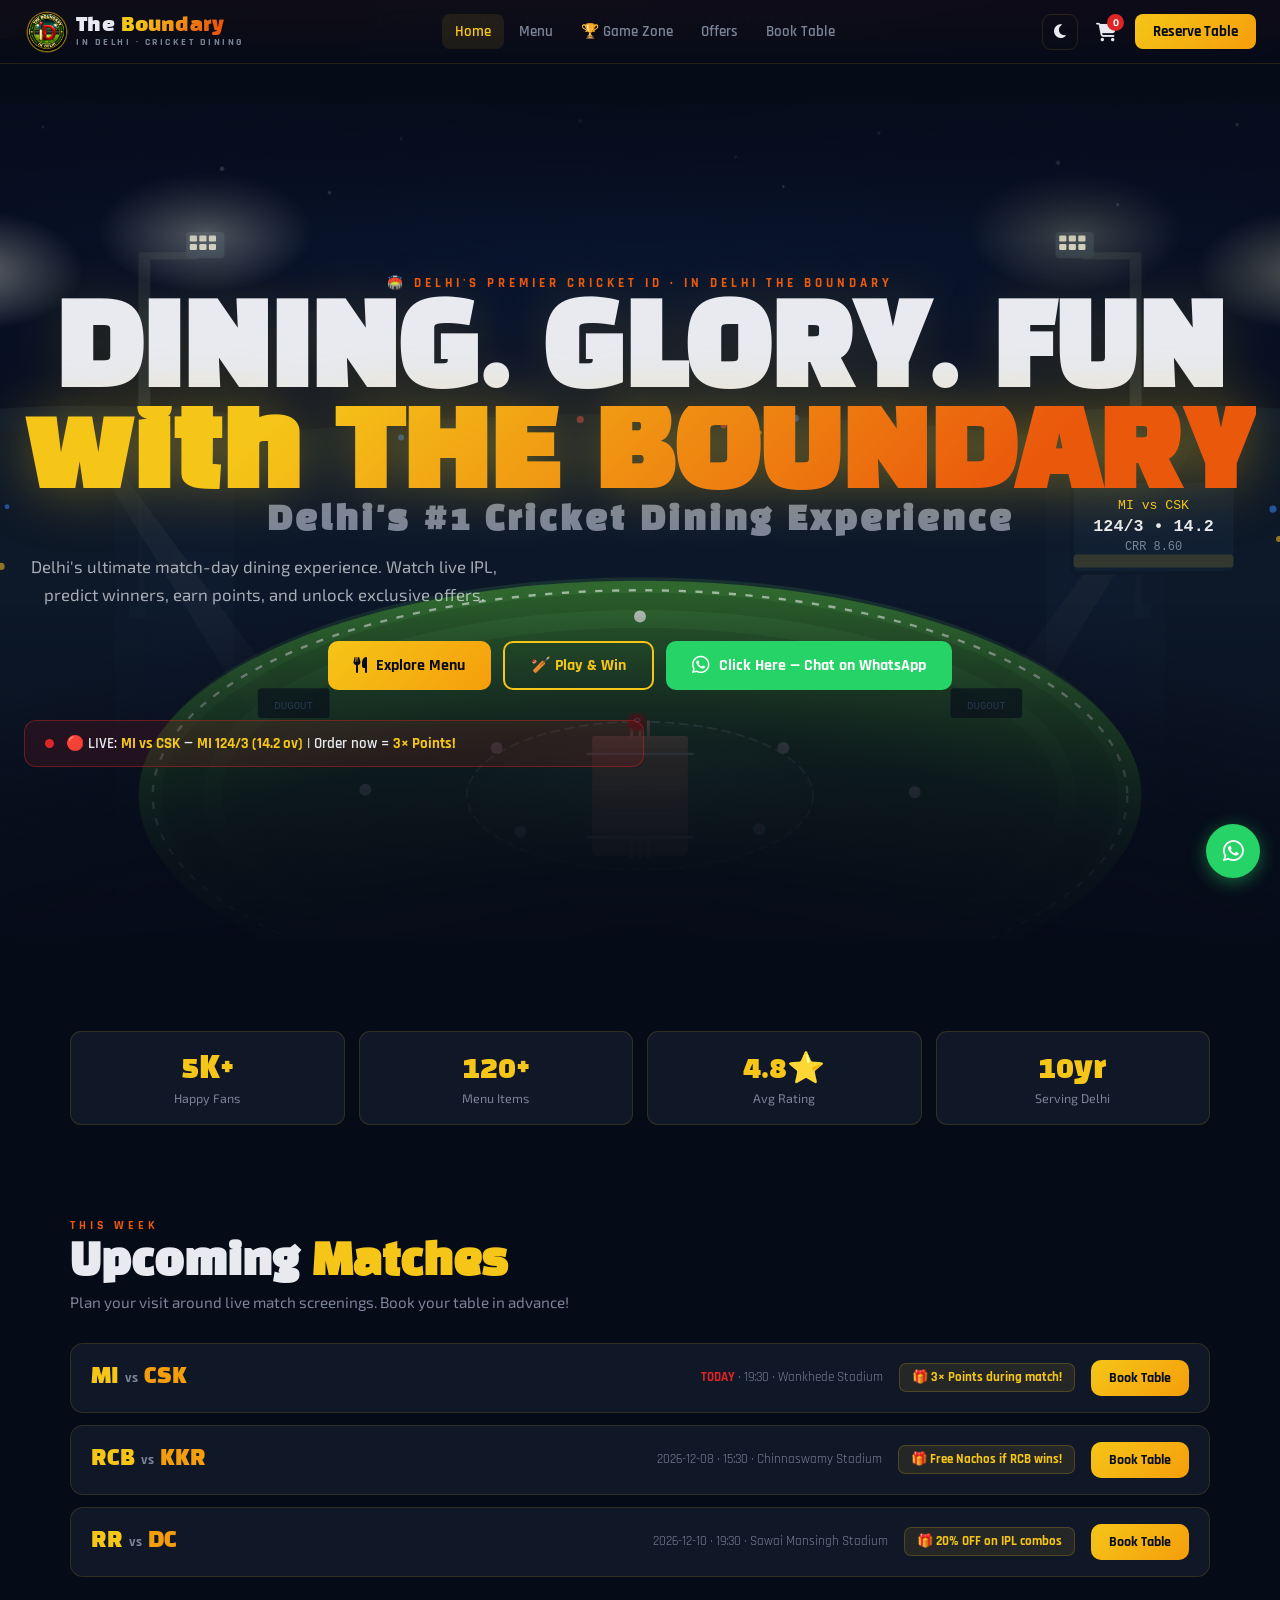
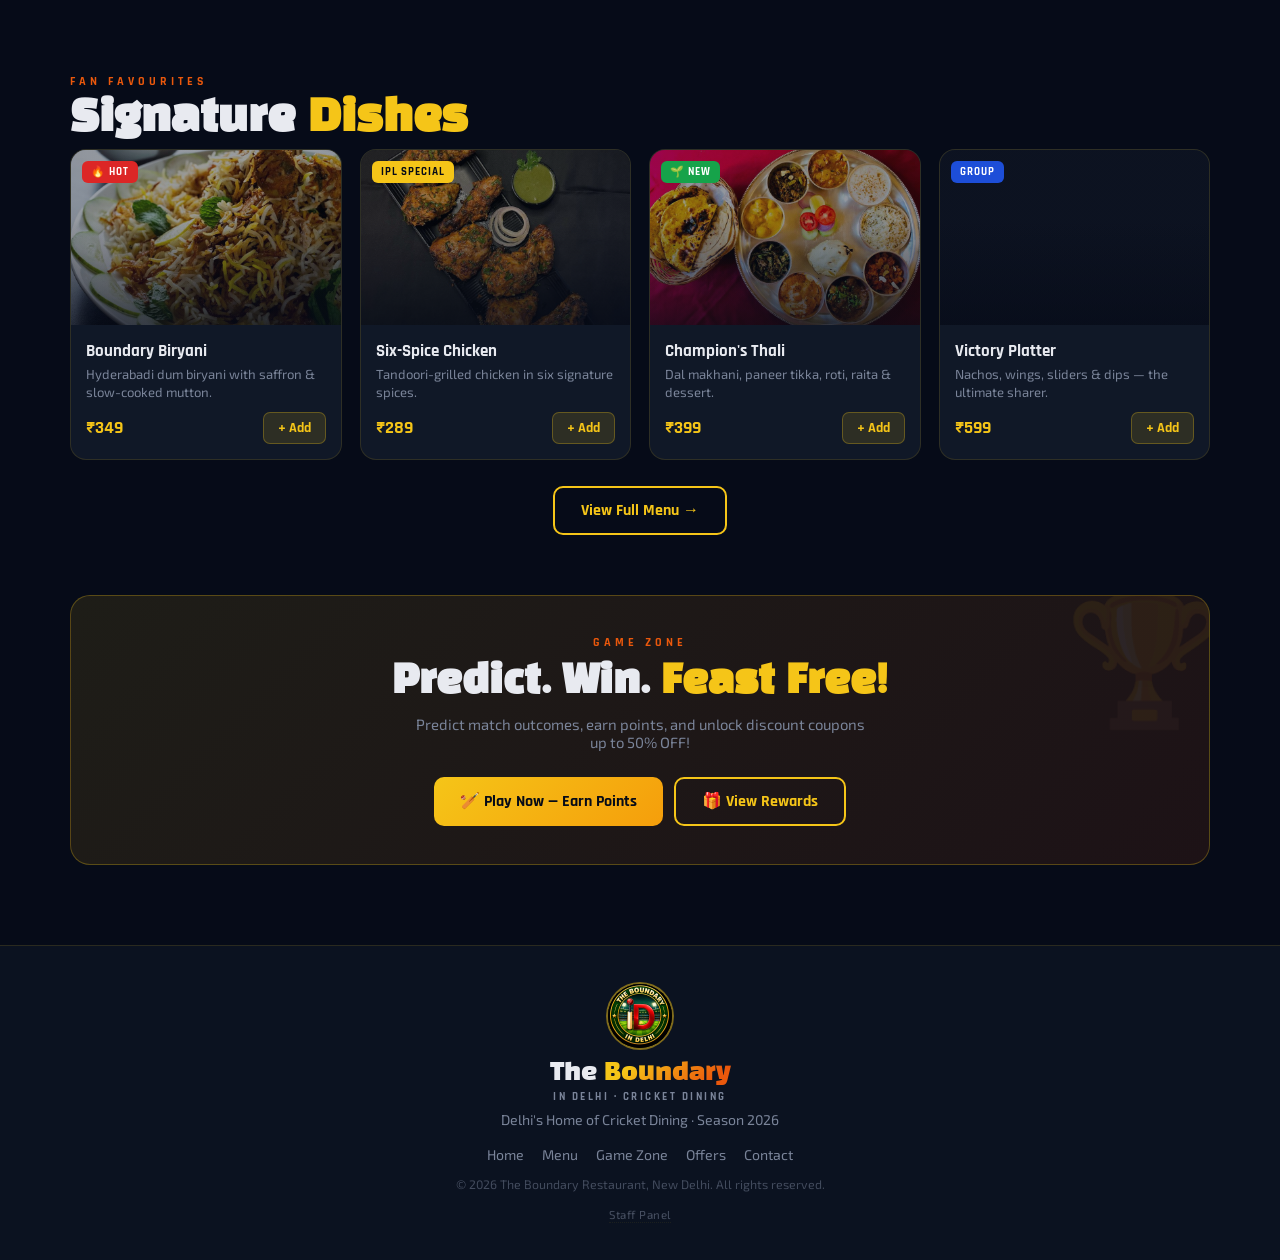
==== commit 69ad5201: "Update contact details, logo and sub-admin panel Owner-supplied changes for the live site:  - Phone:" ====
--- a/index.html
+++ b/index.html
@@ -339,7 +339,7 @@
         <text x="1130" y="340" text-anchor="middle" font-family="monospace" font-size="11" fill="#f5c518">MI vs CSK</text>
         <text x="1130" y="358" text-anchor="middle" font-family="monospace" font-size="14" font-weight="bold" fill="#e8eaf0">124/3  •  14.2</text>
         <text x="1130" y="374" text-anchor="middle" font-family="monospace" font-size="10" fill="#7a8499">CRR 8.60</text>
-        <rect x="1063" y="378" width="134" height="11" fill="#f5c518" rx="0 0 3 3" opacity="0.15"/>
+        <rect x="1063" y="378" width="134" height="11" fill="#f5c518" rx="3" opacity="0.15"/>
 
         <!-- Dug-out areas -->
         <rect x="380" y="490" width="60" height="25" fill="#0a1520" rx="3" opacity="0.7"/>
@@ -364,7 +364,7 @@
       <div class="hero-btns">
         <button class="btn-p" onclick="showPage('menu')"><i class="fas fa-utensils"></i> Explore Menu</button>
         <button class="btn-o" onclick="showPage('gamezone')">🏏 Play & Win</button>
-        <a href="https://wa.me/917290068096?text=Hi%21+I+found+you+on+The+Boundary+IPL+2026+%F0%9F%8F%8F+I%27d+love+to+book+a+table+%2F+know+more+about+offers!" target="_blank" style="display:inline-flex;align-items:center;gap:9px;padding:13px 26px;background:#25D366;color:#fff;border-radius:10px;font-family:'Rajdhani',sans-serif;font-weight:700;font-size:1rem;text-decoration:none;transition:all .25s;border:none;cursor:pointer" onmouseover="this.style.transform='translateY(-2px)';this.style.boxShadow='0 8px 28px rgba(37,211,102,0.5)'" onmouseout="this.style.transform='';this.style.boxShadow=''">
+        <a href="https://wa.me/919582182473?text=Hi%21+I+found+you+on+The+Boundary+IPL+2026+%F0%9F%8F%8F+I%27d+love+to+book+a+table+%2F+know+more+about+offers!" target="_blank" rel="noopener noreferrer" style="display:inline-flex;align-items:center;gap:9px;padding:13px 26px;background:#25D366;color:#fff;border-radius:10px;font-family:'Rajdhani',sans-serif;font-weight:700;font-size:1rem;text-decoration:none;transition:all .25s;border:none;cursor:pointer" onmouseover="this.style.transform='translateY(-2px)';this.style.boxShadow='0 8px 28px rgba(37,211,102,0.5)'" onmouseout="this.style.transform='';this.style.boxShadow=''">
           <i class="fab fa-whatsapp" style="font-size:1.25rem"></i> Click Here — Chat on WhatsApp
         </a>
       </div>
@@ -404,7 +404,7 @@
     <div class="sec-label">Fan Favourites</div>
     <h2 class="sec-title">Signature <span class="gold">Dishes</span></h2>
     <div class="cards-grid">
-      <div class="dish-card reveal">
+      <div class="dish-card reveal" data-dish="boundary-biryani">
         <div class="dish-img" style="background:linear-gradient(rgba(6,11,24,.4),rgba(6,11,24,.4)),url('assets/boundary-biryani.jpg') center/cover no-repeat">
           <span class="badge" style="background:var(--red);color:#fff">🔥 HOT</span>
         </div>
@@ -414,7 +414,7 @@
           <div class="dish-footer"><div class="dish-price">₹349</div><button class="add-btn" onclick="addToCart(this,'Boundary Biryani')">+ Add</button></div>
         </div>
       </div>
-      <div class="dish-card reveal">
+      <div class="dish-card reveal" data-dish="six-spice-chicken">
         <div class="dish-img" style="background:linear-gradient(rgba(6,11,24,.4),rgba(6,11,24,.4)),url('assets/six-spice-chicken.jpg') center/cover no-repeat">
           <span class="badge" style="background:var(--gold);color:var(--ink)">IPL SPECIAL</span>
         </div>
@@ -424,7 +424,7 @@
           <div class="dish-footer"><div class="dish-price">₹289</div><button class="add-btn" onclick="addToCart(this,'Six-Spice Chicken')">+ Add</button></div>
         </div>
       </div>
-      <div class="dish-card reveal">
+      <div class="dish-card reveal" data-dish="champion-s-thali">
         <div class="dish-img" style="background:linear-gradient(rgba(6,11,24,.4),rgba(6,11,24,.4)),url('assets/champions-thali.jpg') center/cover no-repeat">
           <span class="badge" style="background:var(--green);color:#fff">🌱 NEW</span>
         </div>
@@ -434,7 +434,7 @@
           <div class="dish-footer"><div class="dish-price">₹399</div><button class="add-btn" onclick="addToCart(this,'Champion Thali')">+ Add</button></div>
         </div>
       </div>
-      <div class="dish-card reveal">
+      <div class="dish-card reveal" data-dish="victory-platter">
         <div class="dish-img" style="background:linear-gradient(rgba(6,11,24,.4),rgba(6,11,24,.4)),url('https://loremflickr.com/400/300/appetizer,platter') center/cover no-repeat">
           <span class="badge" style="background:var(--blue);color:#fff">GROUP</span>
         </div>
@@ -481,36 +481,37 @@
       <button class="menu-tab" onclick="switchMenu(this,'combos')">🎁 Combos</button>
     </div>
     <div class="menu-cat active" id="cat-veg">
-      <div class="dish-card"><div class="dish-img" style="background:linear-gradient(rgba(6,11,24,.4),rgba(6,11,24,.4)),url('https://loremflickr.com/400/300/paneer,tikka') center/cover no-repeat"></div><div class="dish-body"><div class="dish-name">Paneer Tikka Masala</div><div class="dish-desc">Creamy tomato gravy with charred paneer.</div><div class="dish-footer"><div class="dish-price">₹269</div><button class="add-btn" onclick="addToCart(this,'Paneer Tikka')">+ Add</button></div></div></div>
-      <div class="dish-card"><div class="dish-img" style="background:linear-gradient(rgba(6,11,24,.4),rgba(6,11,24,.4)),url('https://loremflickr.com/400/300/dal,makhani') center/cover no-repeat"></div><div class="dish-body"><div class="dish-name">Dal Makhani</div><div class="dish-desc">Slow-cooked overnight black lentils in butter gravy.</div><div class="dish-footer"><div class="dish-price">₹229</div><button class="add-btn" onclick="addToCart(this,'Dal Makhani')">+ Add</button></div></div></div>
-      <div class="dish-card"><div class="dish-img" style="background:linear-gradient(rgba(6,11,24,.4),rgba(6,11,24,.4)),url('assets/veg-biryani.jpg') center/cover no-repeat"><span class="badge" style="background:var(--red);color:#fff">HOT</span></div><div class="dish-body"><div class="dish-name">Veg Biryani Royale</div><div class="dish-desc">Fragrant basmati with seasonal vegetables & rose water.</div><div class="dish-footer"><div class="dish-price">₹279</div><button class="add-btn" onclick="addToCart(this,'Veg Biryani')">+ Add</button></div></div></div>
-      <div class="dish-card"><div class="dish-img" style="background:linear-gradient(rgba(6,11,24,.4),rgba(6,11,24,.4)),url('https://loremflickr.com/400/300/shahi,paneer') center/cover no-repeat"><span class="badge" style="background:var(--green);color:#fff">🌱 NEW</span></div><div class="dish-body"><div class="dish-name">Shahi Paneer</div><div class="dish-desc">Paneer in a rich cashew &amp; saffron royal gravy.</div><div class="dish-footer"><div class="dish-price">₹279</div><button class="add-btn" onclick="addToCart(this,'Shahi Paneer')">+ Add</button></div></div></div>
-      <div class="dish-card"><div class="dish-img" style="background:linear-gradient(rgba(6,11,24,.4),rgba(6,11,24,.4)),url('https://loremflickr.com/400/300/mushroom,curry') center/cover no-repeat"><span class="badge" style="background:var(--green);color:#fff">🌱 NEW</span></div><div class="dish-body"><div class="dish-name">Paneer Mushroom Curry</div><div class="dish-desc">Paneer &amp; button mushrooms in spiced onion-tomato masala.</div><div class="dish-footer"><div class="dish-price">₹289</div><button class="add-btn" onclick="addToCart(this,'Paneer Mushroom Curry')">+ Add</button></div></div></div>
-      <div class="dish-card"><div class="dish-img" style="background:linear-gradient(rgba(6,11,24,.4),rgba(6,11,24,.4)),url('assets/champions-thali.jpg') center/cover no-repeat"><span class="badge" style="background:var(--gold);color:var(--ink)">FULL MEAL</span></div><div class="dish-body"><div class="dish-name">Champion's Thali</div><div class="dish-desc">Dal makhani, paneer tikka, roti, raita &amp; dessert.</div><div class="dish-footer"><div class="dish-price">₹399</div><button class="add-btn" onclick="addToCart(this,'Champion Thali')">+ Add</button></div></div></div>
+      <div class="dish-card" data-dish="paneer-tikka-masala"><div class="dish-img" style="background:linear-gradient(rgba(6,11,24,.4),rgba(6,11,24,.4)),url('https://loremflickr.com/400/300/paneer,tikka') center/cover no-repeat"></div><div class="dish-body"><div class="dish-name">Paneer Tikka Masala</div><div class="dish-desc">Creamy tomato gravy with charred paneer.</div><div class="dish-footer"><div class="dish-price">₹269</div><button class="add-btn" onclick="addToCart(this,'Paneer Tikka')">+ Add</button></div></div></div>
+      <div class="dish-card" data-dish="dal-makhani"><div class="dish-img" style="background:linear-gradient(rgba(6,11,24,.4),rgba(6,11,24,.4)),url('https://loremflickr.com/400/300/dal,makhani') center/cover no-repeat"></div><div class="dish-body"><div class="dish-name">Dal Makhani</div><div class="dish-desc">Slow-cooked overnight black lentils in butter gravy.</div><div class="dish-footer"><div class="dish-price">₹229</div><button class="add-btn" onclick="addToCart(this,'Dal Makhani')">+ Add</button></div></div></div>
+      <div class="dish-card" data-dish="veg-biryani-royale"><div class="dish-img" style="background:linear-gradient(rgba(6,11,24,.4),rgba(6,11,24,.4)),url('assets/veg-biryani.jpg') center/cover no-repeat"><span class="badge" style="background:var(--red);color:#fff">HOT</span></div><div class="dish-body"><div class="dish-name">Veg Biryani Royale</div><div class="dish-desc">Fragrant basmati with seasonal vegetables & rose water.</div><div class="dish-footer"><div class="dish-price">₹279</div><button class="add-btn" onclick="addToCart(this,'Veg Biryani')">+ Add</button></div></div></div>
+      <div class="dish-card" data-dish="shahi-paneer"><div class="dish-img" style="background:linear-gradient(rgba(6,11,24,.4),rgba(6,11,24,.4)),url('https://loremflickr.com/400/300/shahi,paneer') center/cover no-repeat"><span class="badge" style="background:var(--green);color:#fff">🌱 NEW</span></div><div class="dish-body"><div class="dish-name">Shahi Paneer</div><div class="dish-desc">Paneer in a rich cashew &amp; saffron royal gravy.</div><div class="dish-footer"><div class="dish-price">₹279</div><button class="add-btn" onclick="addToCart(this,'Shahi Paneer')">+ Add</button></div></div></div>
+      <div class="dish-card" data-dish="paneer-mushroom-curry"><div class="dish-img" style="background:linear-gradient(rgba(6,11,24,.4),rgba(6,11,24,.4)),url('https://loremflickr.com/400/300/mushroom,curry') center/cover no-repeat"><span class="badge" style="background:var(--green);color:#fff">🌱 NEW</span></div><div class="dish-body"><div class="dish-name">Paneer Mushroom Curry</div><div class="dish-desc">Paneer &amp; button mushrooms in spiced onion-tomato masala.</div><div class="dish-footer"><div class="dish-price">₹289</div><button class="add-btn" onclick="addToCart(this,'Paneer Mushroom Curry')">+ Add</button></div></div></div>
+      <div class="dish-card" data-dish="champion-s-thali"><div class="dish-img" style="background:linear-gradient(rgba(6,11,24,.4),rgba(6,11,24,.4)),url('assets/champions-thali.jpg') center/cover no-repeat"><span class="badge" style="background:var(--gold);color:var(--ink)">FULL MEAL</span></div><div class="dish-body"><div class="dish-name">Champion's Thali</div><div class="dish-desc">Dal makhani, paneer tikka, roti, raita &amp; dessert.</div><div class="dish-footer"><div class="dish-price">₹399</div><button class="add-btn" onclick="addToCart(this,'Champion Thali')">+ Add</button></div></div></div>
     </div>
     <div class="menu-cat" id="cat-nonveg">
-      <div class="dish-card"><div class="dish-img" style="background:linear-gradient(rgba(6,11,24,.4),rgba(6,11,24,.4)),url('assets/boundary-biryani.jpg') center/cover no-repeat"><span class="badge" style="background:var(--gold);color:var(--ink)">BEST</span></div><div class="dish-body"><div class="dish-name">Boundary Biryani</div><div class="dish-desc">Hyderabadi mutton dum biryani with saffron.</div><div class="dish-footer"><div class="dish-price">₹349</div><button class="add-btn" onclick="addToCart(this,'Boundary Biryani')">+ Add</button></div></div></div>
-      <div class="dish-card"><div class="dish-img" style="background:linear-gradient(rgba(6,11,24,.4),rgba(6,11,24,.4)),url('assets/six-spice-chicken.jpg') center/cover no-repeat"></div><div class="dish-body"><div class="dish-name">Six-Spice Chicken</div><div class="dish-desc">Tandoori grilled in six signature spices.</div><div class="dish-footer"><div class="dish-price">₹289</div><button class="add-btn" onclick="addToCart(this,'Six-Spice Chicken')">+ Add</button></div></div></div>
-      <div class="dish-card"><div class="dish-img" style="background:linear-gradient(rgba(6,11,24,.4),rgba(6,11,24,.4)),url('https://loremflickr.com/400/300/prawn,curry') center/cover no-repeat"></div><div class="dish-body"><div class="dish-name">Coastal Prawn Curry</div><div class="dish-desc">Tiger prawns in coconut & tamarind gravy.</div><div class="dish-footer"><div class="dish-price">₹419</div><button class="add-btn" onclick="addToCart(this,'Prawn Curry')">+ Add</button></div></div></div>
+      <div class="dish-card" data-dish="boundary-biryani"><div class="dish-img" style="background:linear-gradient(rgba(6,11,24,.4),rgba(6,11,24,.4)),url('assets/boundary-biryani.jpg') center/cover no-repeat"><span class="badge" style="background:var(--gold);color:var(--ink)">BEST</span></div><div class="dish-body"><div class="dish-name">Boundary Biryani</div><div class="dish-desc">Hyderabadi mutton dum biryani with saffron.</div><div class="dish-footer"><div class="dish-price">₹349</div><button class="add-btn" onclick="addToCart(this,'Boundary Biryani')">+ Add</button></div></div></div>
+      <div class="dish-card" data-dish="six-spice-chicken"><div class="dish-img" style="background:linear-gradient(rgba(6,11,24,.4),rgba(6,11,24,.4)),url('assets/six-spice-chicken.jpg') center/cover no-repeat"></div><div class="dish-body"><div class="dish-name">Six-Spice Chicken</div><div class="dish-desc">Tandoori grilled in six signature spices.</div><div class="dish-footer"><div class="dish-price">₹289</div><button class="add-btn" onclick="addToCart(this,'Six-Spice Chicken')">+ Add</button></div></div></div>
+      <div class="dish-card" data-dish="coastal-prawn-curry"><div class="dish-img" style="background:linear-gradient(rgba(6,11,24,.4),rgba(6,11,24,.4)),url('https://loremflickr.com/400/300/prawn,curry') center/cover no-repeat"></div><div class="dish-body"><div class="dish-name">Coastal Prawn Curry</div><div class="dish-desc">Tiger prawns in coconut & tamarind gravy.</div><div class="dish-footer"><div class="dish-price">₹419</div><button class="add-btn" onclick="addToCart(this,'Prawn Curry')">+ Add</button></div></div></div>
     </div>
     <div class="menu-cat" id="cat-starters">
-      <div class="dish-card"><div class="dish-img" style="background:linear-gradient(rgba(6,11,24,.4),rgba(6,11,24,.4)),url('https://loremflickr.com/400/300/onion,pakora') center/cover no-repeat"></div><div class="dish-body"><div class="dish-name">Crispy Onion Bhaji</div><div class="dish-desc">Golden bhajis with tamarind chutney (8 pcs).</div><div class="dish-footer"><div class="dish-price">₹149</div><button class="add-btn" onclick="addToCart(this,'Onion Bhaji')">+ Add</button></div></div></div>
-      <div class="dish-card"><div class="dish-img" style="background:linear-gradient(rgba(6,11,24,.4),rgba(6,11,24,.4)),url('assets/masala-nachos.jpg') center/cover no-repeat"><span class="badge" style="background:var(--red);color:#fff">SPICY</span></div><div class="dish-body"><div class="dish-name">Masala Nachos</div><div class="dish-desc">Loaded nachos with tikka masala & cheese.</div><div class="dish-footer"><div class="dish-price">₹199</div><button class="add-btn" onclick="addToCart(this,'Masala Nachos')">+ Add</button></div></div></div>
-      <div class="dish-card"><div class="dish-img" style="background:linear-gradient(rgba(6,11,24,.4),rgba(6,11,24,.4)),url('https://loremflickr.com/400/300/grilled,fish') center/cover no-repeat"><span class="badge" style="background:var(--green);color:#fff">🌱 NEW</span></div><div class="dish-body"><div class="dish-name">Grill Fish</div><div class="dish-desc">Char-grilled fillet with lemon, garlic &amp; herb butter.</div><div class="dish-footer"><div class="dish-price">₹329</div><button class="add-btn" onclick="addToCart(this,'Grill Fish')">+ Add</button></div></div></div>
-      <div class="dish-card"><div class="dish-img" style="background:linear-gradient(rgba(6,11,24,.4),rgba(6,11,24,.4)),url('https://loremflickr.com/400/300/crispy,lamb') center/cover no-repeat"><span class="badge" style="background:var(--red);color:#fff">SPICY</span></div><div class="dish-body"><div class="dish-name">Crispy Lamb</div><div class="dish-desc">Crispy-fried lamb strips tossed with chilli &amp; curry leaf.</div><div class="dish-footer"><div class="dish-price">₹359</div><button class="add-btn" onclick="addToCart(this,'Crispy Lamb')">+ Add</button></div></div></div>
+      <div class="dish-card" data-dish="crispy-onion-bhaji"><div class="dish-img" style="background:linear-gradient(rgba(6,11,24,.4),rgba(6,11,24,.4)),url('https://loremflickr.com/400/300/onion,pakora') center/cover no-repeat"></div><div class="dish-body"><div class="dish-name">Crispy Onion Bhaji</div><div class="dish-desc">Golden bhajis with tamarind chutney (8 pcs).</div><div class="dish-footer"><div class="dish-price">₹149</div><button class="add-btn" onclick="addToCart(this,'Onion Bhaji')">+ Add</button></div></div></div>
+      <div class="dish-card" data-dish="masala-nachos"><div class="dish-img" style="background:linear-gradient(rgba(6,11,24,.4),rgba(6,11,24,.4)),url('assets/masala-nachos.jpg') center/cover no-repeat"><span class="badge" style="background:var(--red);color:#fff">SPICY</span></div><div class="dish-body"><div class="dish-name">Masala Nachos</div><div class="dish-desc">Loaded nachos with tikka masala & cheese.</div><div class="dish-footer"><div class="dish-price">₹199</div><button class="add-btn" onclick="addToCart(this,'Masala Nachos')">+ Add</button></div></div></div>
+      <div class="dish-card" data-dish="grill-fish"><div class="dish-img" style="background:linear-gradient(rgba(6,11,24,.4),rgba(6,11,24,.4)),url('https://loremflickr.com/400/300/grilled,fish') center/cover no-repeat"><span class="badge" style="background:var(--green);color:#fff">🌱 NEW</span></div><div class="dish-body"><div class="dish-name">Grill Fish</div><div class="dish-desc">Char-grilled fillet with lemon, garlic &amp; herb butter.</div><div class="dish-footer"><div class="dish-price">₹329</div><button class="add-btn" onclick="addToCart(this,'Grill Fish')">+ Add</button></div></div></div>
+      <div class="dish-card" data-dish="crispy-lamb"><div class="dish-img" style="background:linear-gradient(rgba(6,11,24,.4),rgba(6,11,24,.4)),url('https://loremflickr.com/400/300/crispy,lamb') center/cover no-repeat"><span class="badge" style="background:var(--red);color:#fff">SPICY</span></div><div class="dish-body"><div class="dish-name">Crispy Lamb</div><div class="dish-desc">Crispy-fried lamb strips tossed with chilli &amp; curry leaf.</div><div class="dish-footer"><div class="dish-price">₹359</div><button class="add-btn" onclick="addToCart(this,'Crispy Lamb')">+ Add</button></div></div></div>
     </div>
     <div class="menu-cat" id="cat-drinks">
-      <div class="dish-card"><div class="dish-img" style="background:linear-gradient(rgba(6,11,24,.4),rgba(6,11,24,.4)),url('assets/mango-lassi.jpg') center/cover no-repeat"><span class="badge" style="background:var(--gold);color:var(--ink)">SEASONAL</span></div><div class="dish-body"><div class="dish-name">Mango Lassi</div><div class="dish-desc">Thick Alphonso mango lassi, lightly sweetened.</div><div class="dish-footer"><div class="dish-price">₹99</div><button class="add-btn" onclick="addToCart(this,'Mango Lassi')">+ Add</button></div></div></div>
-      <div class="dish-card"><div class="dish-img" style="background:linear-gradient(rgba(6,11,24,.4),rgba(6,11,24,.4)),url('assets/shikanji.jpg') center/cover no-repeat"></div><div class="dish-body"><div class="dish-name">Shikanji</div><div class="dish-desc">Masala lemonade with black salt, cumin &amp; mint.</div><div class="dish-footer"><div class="dish-price">₹69</div><button class="add-btn" onclick="addToCart(this,'Shikanji')">+ Add</button></div></div></div>
-      <div class="dish-card"><div class="dish-img" style="background:linear-gradient(rgba(6,11,24,.4),rgba(6,11,24,.4)),url('https://loremflickr.com/400/300/colorful,mocktail') center/cover no-repeat"></div><div class="dish-body"><div class="dish-name">IPL Mocktail</div><div class="dish-desc">Team-coloured mocktail of the day!</div><div class="dish-footer"><div class="dish-price">₹129</div><button class="add-btn" onclick="addToCart(this,'IPL Mocktail')">+ Add</button></div></div></div>
-      <div class="dish-card"><div class="dish-img" style="background:linear-gradient(rgba(6,11,24,.4),rgba(6,11,24,.4)),url('assets/mojito.jpg') center/cover no-repeat"><span class="badge" style="background:var(--green);color:#fff">🌱 NEW</span></div><div class="dish-body"><div class="dish-name">Mojito</div><div class="dish-desc">Fresh mint &amp; lime muddled over crushed ice.</div><div class="dish-footer"><div class="dish-price">₹149</div><button class="add-btn" onclick="addToCart(this,'Mojito')">+ Add</button></div></div></div>
-      <div class="dish-card"><div class="dish-img" style="background:linear-gradient(rgba(6,11,24,.4),rgba(6,11,24,.4)),url('assets/blue-margarita.jpg') center/cover no-repeat"><span class="badge" style="background:var(--green);color:#fff">🌱 NEW</span></div><div class="dish-body"><div class="dish-name">Blue Margarita</div><div class="dish-desc">Blue curaçao, lime &amp; a salted rim over ice.</div><div class="dish-footer"><div class="dish-price">₹199</div><button class="add-btn" onclick="addToCart(this,'Blue Margarita')">+ Add</button></div></div></div>
-      <div class="dish-card"><div class="dish-img" style="background:linear-gradient(rgba(6,11,24,.4),rgba(6,11,24,.4)),url('assets/strawberry-margarita.jpg') center/cover no-repeat"><span class="badge" style="background:var(--green);color:#fff">🌱 NEW</span></div><div class="dish-body"><div class="dish-name">Strawberry Margarita</div><div class="dish-desc">Fresh strawberry blended with lime &amp; crushed ice.</div><div class="dish-footer"><div class="dish-price">₹199</div><button class="add-btn" onclick="addToCart(this,'Strawberry Margarita')">+ Add</button></div></div></div>
+      <div class="dish-card" data-dish="mango-lassi"><div class="dish-img" style="background:linear-gradient(rgba(6,11,24,.4),rgba(6,11,24,.4)),url('assets/mango-lassi.jpg') center/cover no-repeat"><span class="badge" style="background:var(--gold);color:var(--ink)">SEASONAL</span></div><div class="dish-body"><div class="dish-name">Mango Lassi</div><div class="dish-desc">Thick Alphonso mango lassi, lightly sweetened.</div><div class="dish-footer"><div class="dish-price">₹99</div><button class="add-btn" onclick="addToCart(this,'Mango Lassi')">+ Add</button></div></div></div>
+      <div class="dish-card" data-dish="shikanji"><div class="dish-img" style="background:linear-gradient(rgba(6,11,24,.4),rgba(6,11,24,.4)),url('assets/shikanji.jpg') center/cover no-repeat"></div><div class="dish-body"><div class="dish-name">Shikanji</div><div class="dish-desc">Masala lemonade with black salt, cumin &amp; mint.</div><div class="dish-footer"><div class="dish-price">₹69</div><button class="add-btn" onclick="addToCart(this,'Shikanji')">+ Add</button></div></div></div>
+      <div class="dish-card" data-dish="ipl-mocktail"><div class="dish-img" style="background:linear-gradient(rgba(6,11,24,.4),rgba(6,11,24,.4)),url('https://loremflickr.com/400/300/colorful,mocktail') center/cover no-repeat"></div><div class="dish-body"><div class="dish-name">IPL Mocktail</div><div class="dish-desc">Team-coloured mocktail of the day!</div><div class="dish-footer"><div class="dish-price">₹129</div><button class="add-btn" onclick="addToCart(this,'IPL Mocktail')">+ Add</button></div></div></div>
+      <div class="dish-card" data-dish="mojito"><div class="dish-img" style="background:linear-gradient(rgba(6,11,24,.4),rgba(6,11,24,.4)),url('assets/mojito.jpg') center/cover no-repeat"><span class="badge" style="background:var(--green);color:#fff">🌱 NEW</span></div><div class="dish-body"><div class="dish-name">Mojito</div><div class="dish-desc">Fresh mint &amp; lime muddled over crushed ice.</div><div class="dish-footer"><div class="dish-price">₹149</div><button class="add-btn" onclick="addToCart(this,'Mojito')">+ Add</button></div></div></div>
+      <div class="dish-card" data-dish="blue-margarita"><div class="dish-img" style="background:linear-gradient(rgba(6,11,24,.4),rgba(6,11,24,.4)),url('assets/blue-margarita.jpg') center/cover no-repeat"><span class="badge" style="background:var(--green);color:#fff">🌱 NEW</span></div><div class="dish-body"><div class="dish-name">Blue Margarita</div><div class="dish-desc">Blue curaçao, lime &amp; a salted rim over ice.</div><div class="dish-footer"><div class="dish-price">₹199</div><button class="add-btn" onclick="addToCart(this,'Blue Margarita')">+ Add</button></div></div></div>
+      <div class="dish-card" data-dish="strawberry-margarita"><div class="dish-img" style="background:linear-gradient(rgba(6,11,24,.4),rgba(6,11,24,.4)),url('assets/strawberry-margarita.jpg') center/cover no-repeat"><span class="badge" style="background:var(--green);color:#fff">🌱 NEW</span></div><div class="dish-body"><div class="dish-name">Strawberry Margarita</div><div class="dish-desc">Fresh strawberry blended with lime &amp; crushed ice.</div><div class="dish-footer"><div class="dish-price">₹199</div><button class="add-btn" onclick="addToCart(this,'Strawberry Margarita')">+ Add</button></div></div></div>
     </div>
     <div class="menu-cat" id="cat-combos">
-      <div class="dish-card" style="border-color:rgba(245,197,24,.3)"><div class="dish-img" style="background:linear-gradient(rgba(6,11,24,.4),rgba(6,11,24,.4)),url('assets/century-combo.jpg') center/cover no-repeat"><span class="badge" style="background:var(--gold);color:var(--ink)">BEST VALUE</span></div><div class="dish-body"><div class="dish-name">Century Combo</div><div class="dish-desc">Biryani + Starters + Dessert + Drink for 2.</div><div class="dish-footer"><div class="dish-price"><del style="color:var(--muted);font-size:.88rem">₹899</del> ₹699</div><button class="add-btn" onclick="addToCart(this,'Century Combo')">+ Add</button></div></div></div>
-      <div class="dish-card" style="border-color:rgba(245,197,24,.3)"><div class="dish-img" style="background:linear-gradient(rgba(6,11,24,.4),rgba(6,11,24,.4)),url('assets/stadium-pack.jpg') center/cover no-repeat"><span class="badge" style="background:var(--red);color:#fff">GROUP</span></div><div class="dish-body"><div class="dish-name">Stadium Pack (4 pax)</div><div class="dish-desc">4 mains + 2 starters + 4 drinks.</div><div class="dish-footer"><div class="dish-price"><del style="color:var(--muted);font-size:.88rem">₹2400</del> ₹1799</div><button class="add-btn" onclick="addToCart(this,'Stadium Pack')">+ Add</button></div></div></div>
-    </div>
+      <div class="dish-card" data-dish="century-combo" style="border-color:rgba(245,197,24,.3)"><div class="dish-img" style="background:linear-gradient(rgba(6,11,24,.4),rgba(6,11,24,.4)),url('assets/century-combo.jpg') center/cover no-repeat"><span class="badge" style="background:var(--gold);color:var(--ink)">BEST VALUE</span></div><div class="dish-body"><div class="dish-name">Century Combo</div><div class="dish-desc">Biryani + Starters + Dessert + Drink for 2.</div><div class="dish-footer"><div class="dish-price"><del style="color:var(--muted);font-size:.88rem">₹899</del> ₹699</div><button class="add-btn" onclick="addToCart(this,'Century Combo')">+ Add</button></div></div></div>
+      <div class="dish-card" data-dish="stadium-pack-4-pax" style="border-color:rgba(245,197,24,.3)"><div class="dish-img" style="background:linear-gradient(rgba(6,11,24,.4),rgba(6,11,24,.4)),url('assets/stadium-pack.jpg') center/cover no-repeat"><span class="badge" style="background:var(--red);color:#fff">GROUP</span></div><div class="dish-body"><div class="dish-name">Stadium Pack (4 pax)</div><div class="dish-desc">4 mains + 2 starters + 4 drinks.</div><div class="dish-footer"><div class="dish-price"><del style="color:var(--muted);font-size:.88rem">₹2400</del> ₹1799</div><button class="add-btn" onclick="addToCart(this,'Stadium Pack')">+ Add</button></div></div></div>
+    </div>
+    <p class="menu-tax-note" id="menu-tax-note"></p>
   </section>
 </div>
 
@@ -593,7 +594,7 @@
       <div>
         <h3 style="font-family:'Rajdhani',sans-serif;font-weight:700;font-size:1.2rem;margin-bottom:18px">Table Reservation</h3>
         <div class="form-grp"><label class="form-lbl">Full Name</label><input type="text" class="form-inp" placeholder="Your name" id="bookName"></div>
-        <div class="form-grp"><label class="form-lbl">Phone</label><input type="tel" class="form-inp" placeholder="+91 72900 68096" id="bookPhone"></div>
+        <div class="form-grp"><label class="form-lbl">Phone</label><input type="tel" class="form-inp" placeholder="+91 95821 82473" id="bookPhone"></div>
         <div class="dt-grid">
           <div class="form-grp"><label class="form-lbl">Date</label><input type="date" class="form-inp" id="bookDate"></div>
           <div class="form-grp"><label class="form-lbl">Time</label><select class="form-sel" id="bookTime"><option>12:00 PM</option><option>1:00 PM</option><option>7:00 PM</option><option>8:00 PM</option><option>9:00 PM</option><option>10:00 PM</option></select></div>
@@ -601,25 +602,25 @@
         <div class="form-grp"><label class="form-lbl">Guests</label><select class="form-sel" id="bookGuests"><option>1-2</option><option>3-4</option><option>5-8</option><option>9+</option></select></div>
         <div class="form-grp"><label class="form-lbl">Special Requests</label><textarea class="form-ta" id="bookNotes" placeholder="Match seating, dietary needs, celebration..."></textarea></div>
         <button class="btn-p" style="width:100%;justify-content:center;padding:14px" onclick="submitBooking()"><i class="fas fa-calendar-check"></i> Confirm Reservation</button>
-        <p style="text-align:center;font-size:.79rem;color:var(--muted);margin-top:10px">Or call: <strong style="color:var(--gold)">+91 72900 68096</strong></p>
+        <p style="text-align:center;font-size:.79rem;color:var(--muted);margin-top:10px">Or call: <strong style="color:var(--gold)">+91 95821 82473</strong></p>
       </div>
       <div>
         <div class="info-card" style="margin-bottom:18px">
           <h3 style="font-family:'Rajdhani',sans-serif;font-weight:700;font-size:1.15rem;margin-bottom:18px">Restaurant Info</h3>
-          <div class="info-row"><div class="info-ico"><i class="fas fa-map-marker-alt"></i></div><div><div style="font-size:.78rem;color:var(--muted)">Address</div><div style="font-family:'Rajdhani',sans-serif;font-weight:600">42 Cricket Lane, Connaught Place, Delhi – 110001</div></div></div>
+          <div class="info-row"><div class="info-ico"><i class="fas fa-map-marker-alt"></i></div><div><div style="font-size:.78rem;color:var(--muted)">Address</div><div style="font-family:'Rajdhani',sans-serif;font-weight:600">Shop No. 18, Mayur Vihar Phase-2, Delhi – 110091</div></div></div>
           <div class="info-row"><div class="info-ico"><i class="fas fa-clock"></i></div><div><div style="font-size:.78rem;color:var(--muted)">Hours</div><div style="font-family:'Rajdhani',sans-serif;font-weight:600">Mon–Fri: 12PM–11PM · Sat–Sun: 11AM–12AM</div></div></div>
-          <div class="info-row"><div class="info-ico"><i class="fas fa-phone"></i></div><div><div style="font-size:.78rem;color:var(--muted)">Phone</div><div style="font-family:'Rajdhani',sans-serif;font-weight:600">+91 72900 68096</div></div></div>
+          <div class="info-row"><div class="info-ico"><i class="fas fa-phone"></i></div><div><div style="font-size:.78rem;color:var(--muted)">Phone</div><div style="font-family:'Rajdhani',sans-serif;font-weight:600">+91 95821 82473</div></div></div>
           <div class="divider"></div>
           <div style="display:flex;gap:10px;flex-wrap:wrap">
-            <a href="https://wa.me/917290068096?text=Hi%2C+I+want+to+book+a+table+at+The+Boundary!" target="_blank" style="flex:1;display:flex;align-items:center;justify-content:center;gap:7px;padding:11px;background:rgba(37,211,102,.1);border:1px solid rgba(37,211,102,.28);border-radius:9px;color:#25D366;font-family:'Rajdhani',sans-serif;font-weight:700;font-size:.88rem;text-decoration:none"><i class="fab fa-whatsapp" style="font-size:1.1rem"></i> WhatsApp</a>
-            <a href="tel:+917290068096" style="flex:1;display:flex;align-items:center;justify-content:center;gap:7px;padding:11px;background:rgba(245,197,24,.1);border:1px solid rgba(245,197,24,.28);border-radius:9px;color:var(--gold);font-family:'Rajdhani',sans-serif;font-weight:700;font-size:.88rem;text-decoration:none"><i class="fas fa-phone"></i> Call Now</a>
+            <a href="https://wa.me/919582182473?text=Hi%2C+I+want+to+book+a+table+at+The+Boundary!" target="_blank" rel="noopener noreferrer" style="flex:1;display:flex;align-items:center;justify-content:center;gap:7px;padding:11px;background:rgba(37,211,102,.1);border:1px solid rgba(37,211,102,.28);border-radius:9px;color:#25D366;font-family:'Rajdhani',sans-serif;font-weight:700;font-size:.88rem;text-decoration:none"><i class="fab fa-whatsapp" style="font-size:1.1rem"></i> WhatsApp</a>
+            <a href="tel:+919582182473" style="flex:1;display:flex;align-items:center;justify-content:center;gap:7px;padding:11px;background:rgba(245,197,24,.1);border:1px solid rgba(245,197,24,.28);border-radius:9px;color:var(--gold);font-family:'Rajdhani',sans-serif;font-weight:700;font-size:.88rem;text-decoration:none"><i class="fas fa-phone"></i> Call Now</a>
           </div>
         </div>
         <div class="map-box">
           <i class="fas fa-map-marked-alt" style="font-size:2.8rem;color:var(--gold)"></i>
-          <div style="font-family:'Rajdhani',sans-serif;font-weight:700">42 Cricket Lane, Connaught Place</div>
-          <div style="font-size:.83rem">New Delhi, 110001</div>
-          <a href="https://maps.google.com/?q=Connaught+Place+New+Delhi" target="_blank" style="padding:9px 22px;background:rgba(245,197,24,.13);border:1px solid rgba(245,197,24,.28);border-radius:8px;color:var(--gold);font-family:'Rajdhani',sans-serif;font-weight:700;font-size:.88rem;text-decoration:none;margin-top:6px"><i class="fas fa-external-link-alt"></i> Open Maps</a>
+          <div style="font-family:'Rajdhani',sans-serif;font-weight:700">Shop No. 18, Mayur Vihar Phase-2</div>
+          <div style="font-size:.83rem">Delhi – 110091</div>
+          <a href="https://maps.google.com/?q=Shop+No.+18%2C+Mayur+Vihar+Phase+2%2C+Delhi+110091" target="_blank" rel="noopener noreferrer" style="padding:9px 22px;background:rgba(245,197,24,.13);border:1px solid rgba(245,197,24,.28);border-radius:8px;color:var(--gold);font-family:'Rajdhani',sans-serif;font-weight:700;font-size:.88rem;text-decoration:none;margin-top:6px"><i class="fas fa-external-link-alt"></i> Open Maps</a>
         </div>
       </div>
     </div>
@@ -644,10 +645,11 @@
     <span class="foot-link" onclick="showPage('contact')">Contact</span>
   </div>
   <div class="foot-copy">© 2026 The Boundary Restaurant, New Delhi. All rights reserved.</div>
+  <div class="foot-staff"><a href="#admin-c1b3d98c5bce" class="staff-link" onclick="openAdmin()">Staff Panel</a></div>
 </footer>
 
 <!-- WhatsApp -->
-<a href="https://wa.me/917290068096?text=Hi%21+I+found+you+on+The+Boundary+IPL+2026+%F0%9F%8F%8F+I%27d+love+to+book+a+table+%2F+know+more+about+offers!" target="_blank" class="wa-float"><i class="fab fa-whatsapp"></i></a>
+<a href="https://wa.me/919582182473?text=Hi%21+I+found+you+on+The+Boundary+IPL+2026+%F0%9F%8F%8F+I%27d+love+to+book+a+table+%2F+know+more+about+offers!" target="_blank" rel="noopener noreferrer" class="wa-float"><i class="fab fa-whatsapp"></i></a>
 
 <!-- Toast -->
 <div class="toast" id="toast">Message</div>
@@ -687,6 +689,8 @@
         <button class="atab" onclick="switchAdminTab(this,'banner')">🖼️ Hero Banner</button>
         <button class="atab" onclick="switchAdminTab(this,'announce')">📢 Announcements</button>
         <button class="atab" onclick="switchAdminTab(this,'offers')">🎁 Offers Text</button>
+        <button class="atab" onclick="switchAdminTab(this,'menu')">🍽️ Menu &amp; Prices</button>
+        <button class="atab" onclick="switchAdminTab(this,'tax')">🧾 Taxes</button>
       </div>
 
       <!-- ---- TODAY'S MATCH ---- -->
@@ -859,6 +863,37 @@
         </div>
       </div>
 
+      <!-- ---- MENU & PRICES ---- -->
+      <div class="apanel" id="ap-menu">
+        <div class="admin-card">
+          <h3>🍽️ Menu &amp; Prices</h3>
+          <p class="preview-warn"><strong>⚠️ Preview only.</strong> Changes here are saved in <strong>this browser only</strong>. Customers on other phones will still see the original menu. Real menu editing needs a server.</p>
+          <div class="af-grp"><label class="af-lbl">Filter dishes</label><input class="af-inp" id="mi-filter" placeholder="Type a dish name…" oninput="renderMenuAdmin()"></div>
+          <div id="mi-list"></div>
+          <button class="save-btn" onclick="resetMenuOverrides()" style="background:transparent;border:1px solid var(--border);color:var(--muted);margin-top:14px"><i class="fas fa-rotate-left"></i> Reset all dishes to original</button>
+        </div>
+      </div>
+
+      <!-- ---- TAXES ---- -->
+      <div class="apanel" id="ap-tax">
+        <div class="admin-card">
+          <h3>🧾 Tax Settings</h3>
+          <p class="preview-warn"><strong>⚠️ Preview only.</strong> Saved in <strong>this browser only</strong>. This does not change any bill — the site has no checkout. It only edits the tax note shown under the menu.</p>
+          <div class="af-grid">
+            <div class="af-grp"><label class="af-lbl">GST rate (%)</label><input class="af-inp" id="tax-gst" type="number" min="0" max="100" step="0.5" placeholder="5"></div>
+            <div class="af-grp"><label class="af-lbl">Service charge (%)</label><input class="af-inp" id="tax-service" type="number" min="0" max="100" step="0.5" placeholder="0"></div>
+          </div>
+          <div class="af-grp"><label class="af-lbl">Are menu prices inclusive of tax?</label>
+            <select class="af-inp" id="tax-inclusive">
+              <option value="exclusive">No — tax is added on the bill</option>
+              <option value="inclusive">Yes — prices already include tax</option>
+            </select>
+          </div>
+          <div class="af-grp"><label class="af-lbl">Note shown under the menu (leave blank to auto-generate)</label><input class="af-inp" id="tax-note" placeholder="Auto: All prices exclusive of 5% GST."></div>
+          <button class="save-btn" onclick="saveTaxSettings()"><i class="fas fa-save"></i> Save tax note</button>
+        </div>
+      </div>
+
     </div><!-- /admin-panel -->
   </div><!-- /admin-wrap -->
 </div><!-- /admin-overlay -->
--- a/css/style.css
+++ b/css/style.css
@@ -28,7 +28,7 @@
 }
 .brand{display:flex;align-items:center;gap:10px;cursor:pointer;border:none;background:none;padding:4px;border-radius:8px}
 .brand:focus-visible{outline:2px solid var(--gold);outline-offset:2px}
-.brand-badge{width:38px;height:38px;flex-shrink:0;border-radius:50%;background:#fff;display:flex;align-items:center;justify-content:center;overflow:hidden;padding:5px;box-shadow:0 0 0 1.5px rgba(245,197,24,.5)}
+.brand-badge{width:38px;height:38px;flex-shrink:0;border-radius:50%;background:#000;display:flex;align-items:center;justify-content:center;overflow:hidden;padding:0;box-shadow:0 0 0 1.5px rgba(245,197,24,.5)}
 .brand-badge img{width:100%;height:100%;object-fit:contain}
 .brand-text{display:flex;flex-direction:column;align-items:flex-start;line-height:1.05}
 .brand-word{font-family:'Black Han Sans',sans-serif;font-size:1.18rem;letter-spacing:.3px}
@@ -207,8 +207,8 @@
 .pts-info .val{font-family:'Black Han Sans',sans-serif;font-size:1.9rem;color:var(--gold)}
 
 /* ===== TOAST ===== */
-.toast{position:fixed;bottom:88px;left:50%;transform:translateX(-50%) translateY(110px);background:var(--gold);color:var(--ink);padding:11px 22px;border-radius:9px;font-family:'Rajdhani',sans-serif;font-weight:700;font-size:.97rem;z-index:9999;transition:transform .3s;white-space:nowrap;box-shadow:0 8px 30px rgba(0,0,0,.5)}
-.toast.show{transform:translateX(-50%) translateY(0)}
+.toast{position:fixed;bottom:88px;left:50%;transform:translateX(-50%) translateY(20px);opacity:0;visibility:hidden;background:var(--gold);color:var(--ink);padding:11px 22px;border-radius:9px;font-family:'Rajdhani',sans-serif;font-weight:700;font-size:.97rem;z-index:10001;transition:transform .3s,opacity .3s,visibility .3s;width:max-content;max-width:calc(100vw - 32px);text-align:center;line-height:1.35;box-shadow:0 8px 30px rgba(0,0,0,.5);pointer-events:none}
+.toast.show{transform:translateX(-50%) translateY(0);opacity:1;visibility:visible}
 
 /* ===== WHATSAPP ===== */
 .wa-float{position:fixed;bottom:22px;right:20px;z-index:9998;width:54px;height:54px;background:#25D366;border-radius:50%;display:flex;align-items:center;justify-content:center;font-size:1.5rem;color:#fff;cursor:pointer;box-shadow:0 4px 18px rgba(37,211,102,.45);transition:all .25s;text-decoration:none;animation:waggle 4s 3s ease-in-out infinite}
@@ -298,7 +298,7 @@
 /* ===== FOOTER ===== */
 footer{background:var(--deep);border-top:1px solid var(--border);padding:38px 20px;text-align:center;position:relative;z-index:1}
 .foot-brand{display:flex;flex-direction:column;align-items:center;gap:10px;margin-bottom:4px}
-.foot-brand-badge{width:64px;height:64px;flex-shrink:0;border-radius:50%;background:#fff;display:flex;align-items:center;justify-content:center;overflow:hidden;padding:7px;box-shadow:0 0 0 2px rgba(245,197,24,.5)}
+.foot-brand-badge{width:64px;height:64px;flex-shrink:0;border-radius:50%;background:#000;display:flex;align-items:center;justify-content:center;overflow:hidden;padding:0;box-shadow:0 0 0 2px rgba(245,197,24,.5)}
 .foot-brand-badge img{width:100%;height:100%;object-fit:contain}
 .foot-logo{font-family:'Black Han Sans',sans-serif;font-size:1.5rem}
 .foot-logo .b1{color:var(--text)}
@@ -418,3 +418,22 @@
 :root[data-theme="light"] .form-sel option,
 :root[data-theme="light"] .af-sel option{background:#fff;color:var(--text)}
 :root[data-theme="light"] .toast{box-shadow:0 8px 30px rgba(15,23,42,.25)}
+
+/* ===== SUB-ADMIN: menu & tax editor (added 30 Sep 2026) ===== */
+/* Honest warning banner — these edits never leave the admin's own browser. */
+.preview-warn{background:rgba(231,76,60,.10);border:1px solid rgba(231,76,60,.38);border-left:3px solid var(--red);border-radius:8px;padding:11px 14px;font-size:.83rem;line-height:1.5;color:var(--text);margin-bottom:18px}
+.mi-row{display:grid;grid-template-columns:54px 1fr;gap:12px;align-items:start;background:rgba(255,255,255,.03);border:1px solid var(--border);border-radius:10px;padding:12px;margin-bottom:10px}
+.mi-thumb{width:54px;height:54px;border-radius:8px;background-size:cover;background-position:center;border:1px solid var(--border);flex-shrink:0}
+.mi-name{font-family:'Rajdhani',sans-serif;font-weight:700;font-size:.95rem;margin-bottom:8px}
+.mi-cat{font-size:.7rem;color:var(--muted);text-transform:uppercase;letter-spacing:1px;margin-left:8px}
+.mi-fields{display:grid;grid-template-columns:repeat(auto-fit,minmax(140px,1fr));gap:10px}
+.mi-edited{color:var(--gold);font-size:.7rem;margin-left:8px}
+.menu-tax-note{text-align:center;font-size:.83rem;color:var(--muted);margin-top:22px;font-family:'Rajdhani',sans-serif;font-weight:600}
+.foot-staff{margin-top:12px}
+.staff-link{font-size:.72rem;color:var(--muted);text-decoration:none;opacity:.55;letter-spacing:.5px;border-bottom:1px dotted var(--border);padding-bottom:1px}
+.staff-link:hover,.staff-link:focus-visible{opacity:1;color:var(--gold)}
+@media(max-width:480px){
+  .mi-row{grid-template-columns:44px 1fr;gap:9px;padding:10px}
+  .mi-thumb{width:44px;height:44px}
+  .mi-fields{grid-template-columns:1fr 1fr}
+}
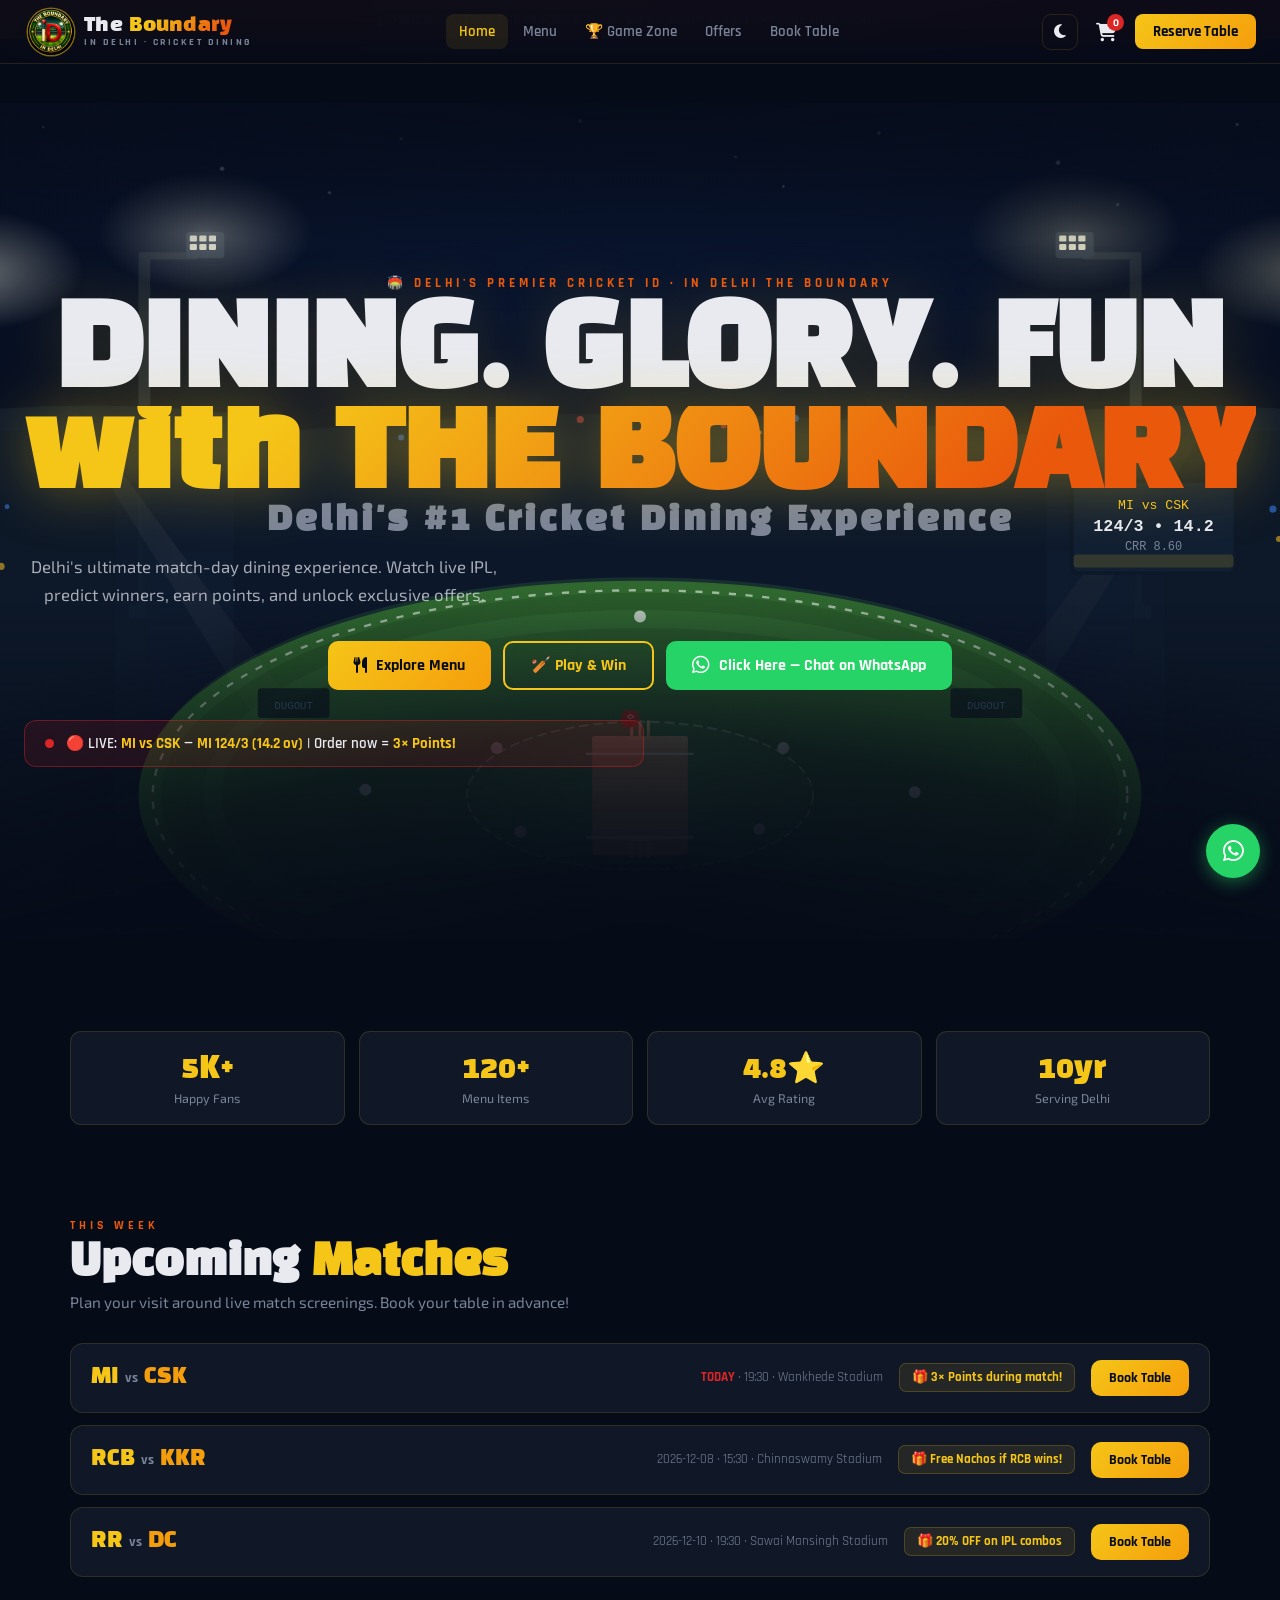
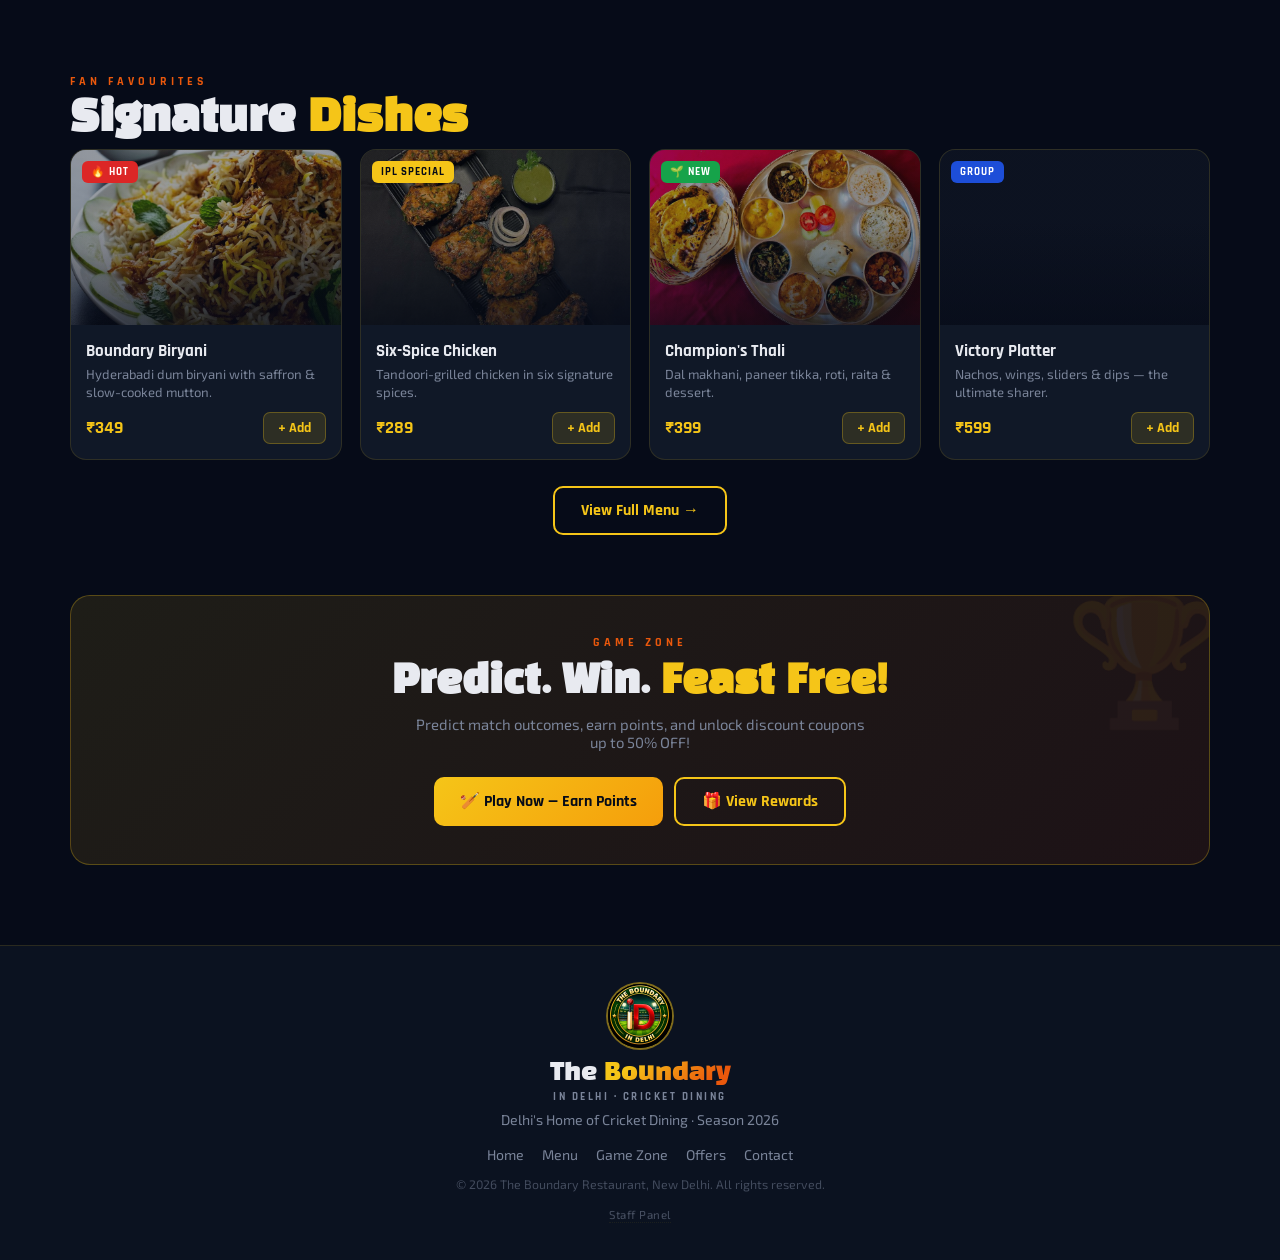
==== commit cd9a4c16: "Add staff account management; scrub README credential leak Sub-admin panel now manages its own login" ====
--- a/index.html
+++ b/index.html
@@ -663,8 +663,8 @@
     <!-- Admin Header (shown after login) -->
     <div class="admin-header" id="admin-header" style="display:none">
       <div class="admin-logo">
-        ⚙️ Sub-Admin Panel
-        <span>The Boundary Restaurant — Content Manager</span>
+        ⚙️ Staff Panel
+        <span id="admin-whoami">The Boundary Restaurant — Content Manager</span>
       </div>
       <button class="close-admin" onclick="closeAdmin()">✕ Exit Panel</button>
     </div>
@@ -677,6 +677,17 @@
       <div class="af-grp"><label class="af-lbl">Password</label><input type="password" class="af-inp" id="adminPass" placeholder="Enter password" autocomplete="off" onkeydown="if(event.key==='Enter')doLogin()"></div>
       <button class="save-btn" onclick="doLogin()" style="width:100%;justify-content:center;margin-top:8px"><i class="fas fa-sign-in-alt"></i> Login to Panel</button>
       <button onclick="closeAdmin()" style="width:100%;margin-top:10px;background:transparent;border:1px solid var(--border);color:var(--muted);padding:10px;border-radius:8px;cursor:pointer;font-family:'Exo 2',sans-serif">← Back to Website</button>
+      <div id="admin-setup-link" style="display:none;margin-top:16px;text-align:center">
+        <button class="staff-link" style="border:none;background:none;cursor:pointer;opacity:.75" onclick="toggleAdminSetup()">First time, or locked out? Set up an admin account</button>
+      </div>
+      <div id="admin-setup" style="display:none;margin-top:16px;border-top:1px solid var(--border);padding-top:16px">
+        <h3 style="font-family:'Rajdhani',sans-serif;font-weight:700;font-size:1.05rem;margin-bottom:6px">Create the first admin account</h3>
+        <p class="preview-warn"><strong>⚠️ This browser only.</strong> This login is stored on this device and is not real security — anyone with the page source can bypass it. Use a strong, unique password. For a login that protects the site across devices, ask your developer about the Supabase upgrade.</p>
+        <div class="af-grp"><label class="af-lbl">New admin username</label><input type="text" class="af-inp" id="setup-user" autocomplete="off"></div>
+        <div class="af-grp"><label class="af-lbl">Password</label><input type="password" class="af-inp" id="setup-pass" autocomplete="new-password"></div>
+        <div class="af-grp"><label class="af-lbl">Confirm password</label><input type="password" class="af-inp" id="setup-pass2" autocomplete="new-password"></div>
+        <button class="save-btn" style="width:100%;justify-content:center" onclick="setupFirstAdmin()"><i class="fas fa-user-shield"></i> Create admin &amp; sign in</button>
+      </div>
     </div>
 
     <!-- ADMIN PANEL (post-login) -->
@@ -691,6 +702,8 @@
         <button class="atab" onclick="switchAdminTab(this,'offers')">🎁 Offers Text</button>
         <button class="atab" onclick="switchAdminTab(this,'menu')">🍽️ Menu &amp; Prices</button>
         <button class="atab" onclick="switchAdminTab(this,'tax')">🧾 Taxes</button>
+        <button class="atab" id="atab-accounts" onclick="switchAdminTab(this,'accounts')" style="display:none">👥 Accounts</button>
+        <button class="atab" id="atab-mypw" onclick="switchAdminTab(this,'mypw')">🔑 My Password</button>
       </div>
 
       <!-- ---- TODAY'S MATCH ---- -->
@@ -894,6 +907,41 @@
         </div>
       </div>
 
+      <!-- ---- ACCOUNTS (admin only) ---- -->
+      <div class="apanel" id="ap-accounts">
+        <div class="admin-card">
+          <h3>👥 Staff Accounts</h3>
+          <p class="preview-warn"><strong>⚠️ This browser only.</strong> Accounts and password changes are stored on <strong>this device</strong>. They do not sync to other phones or computers, and this login is not real security. For logins that work everywhere and actually protect the site, ask your developer about the Supabase upgrade.</p>
+          <div id="acc-list"></div>
+          <div style="border-top:1px solid var(--border);margin-top:18px;padding-top:18px">
+            <h3 style="font-size:1rem;margin-bottom:12px">➕ Add a new account</h3>
+            <div class="af-grid">
+              <div class="af-grp"><label class="af-lbl">Username</label><input class="af-inp" id="acc-new-user" autocomplete="off" placeholder="e.g. kitchen"></div>
+              <div class="af-grp"><label class="af-lbl">Role</label>
+                <select class="af-inp" id="acc-new-role">
+                  <option value="subadmin">Sub-admin (content manager)</option>
+                  <option value="admin">Admin (manages accounts)</option>
+                </select>
+              </div>
+            </div>
+            <div class="af-grp"><label class="af-lbl">Password</label><input type="password" class="af-inp" id="acc-new-pass" autocomplete="new-password" placeholder="Choose a strong password"></div>
+            <button class="save-btn" onclick="adminAddUser()"><i class="fas fa-user-plus"></i> Add account</button>
+          </div>
+        </div>
+      </div>
+
+      <!-- ---- MY PASSWORD (all logged-in users) ---- -->
+      <div class="apanel" id="ap-mypw">
+        <div class="admin-card">
+          <h3>🔑 Change my password</h3>
+          <p class="preview-warn"><strong>⚠️ This browser only.</strong> A new password set here works on <strong>this device</strong>. On another phone or computer the original login still applies until it is changed there too.</p>
+          <div class="af-grp"><label class="af-lbl">Current password</label><input type="password" class="af-inp" id="mypw-current" autocomplete="current-password"></div>
+          <div class="af-grp"><label class="af-lbl">New password</label><input type="password" class="af-inp" id="mypw-new" autocomplete="new-password"></div>
+          <div class="af-grp"><label class="af-lbl">Confirm new password</label><input type="password" class="af-inp" id="mypw-new2" autocomplete="new-password"></div>
+          <button class="save-btn" onclick="changeMyPassword()"><i class="fas fa-key"></i> Update my password</button>
+        </div>
+      </div>
+
     </div><!-- /admin-panel -->
   </div><!-- /admin-wrap -->
 </div><!-- /admin-overlay -->
--- a/css/style.css
+++ b/css/style.css
@@ -28,7 +28,7 @@
 }
 .brand{display:flex;align-items:center;gap:10px;cursor:pointer;border:none;background:none;padding:4px;border-radius:8px}
 .brand:focus-visible{outline:2px solid var(--gold);outline-offset:2px}
-.brand-badge{width:38px;height:38px;flex-shrink:0;border-radius:50%;background:#000;display:flex;align-items:center;justify-content:center;overflow:hidden;padding:0;box-shadow:0 0 0 1.5px rgba(245,197,24,.5)}
+.brand-badge{width:46px;height:46px;flex-shrink:0;border-radius:50%;background:#000;display:flex;align-items:center;justify-content:center;overflow:hidden;padding:0;box-shadow:0 0 0 1.5px rgba(245,197,24,.5)}
 .brand-badge img{width:100%;height:100%;object-fit:contain}
 .brand-text{display:flex;flex-direction:column;align-items:flex-start;line-height:1.05}
 .brand-word{font-family:'Black Han Sans',sans-serif;font-size:1.18rem;letter-spacing:.3px}
@@ -335,7 +335,7 @@
   nav{padding:0 14px}
   .brand-word{font-size:1.02rem}
   .brand-kicker{font-size:.55rem;letter-spacing:1.8px}
-  .brand-badge{width:32px;height:32px}
+  .brand-badge{width:40px;height:40px}
   section{padding:32px 14px}
   .dt-grid{grid-template-columns:1fr}
   .hero-btns{width:100%}
@@ -437,3 +437,17 @@
   .mi-thumb{width:44px;height:44px}
   .mi-fields{grid-template-columns:1fr 1fr}
 }
+
+/* ===== SUB-ADMIN: staff accounts (added 30 Sep 2026) ===== */
+.acc-row{background:rgba(255,255,255,.03);border:1px solid var(--border);border-radius:10px;padding:12px 14px;margin-bottom:10px}
+.acc-head{display:flex;align-items:center;gap:10px;margin-bottom:10px;flex-wrap:wrap}
+.acc-name{font-family:'Rajdhani',sans-serif;font-weight:700;font-size:1rem}
+.acc-badge{font-size:.68rem;text-transform:uppercase;letter-spacing:1px;padding:2px 8px;border-radius:5px;font-family:'Rajdhani',sans-serif;font-weight:700}
+.acc-badge.acc-admin{background:rgba(245,197,24,.15);color:var(--gold);border:1px solid rgba(245,197,24,.35)}
+.acc-badge.acc-sub{background:rgba(255,255,255,.06);color:var(--muted);border:1px solid var(--border)}
+.acc-you{font-size:.68rem;color:var(--green);border:1px solid rgba(46,204,113,.4);border-radius:5px;padding:2px 7px}
+.acc-actions{display:flex;gap:8px;flex-wrap:wrap}
+.acc-btn{font-family:'Rajdhani',sans-serif;font-weight:600;font-size:.82rem;padding:7px 13px;border-radius:7px;cursor:pointer;background:rgba(255,255,255,.05);border:1px solid var(--border);color:var(--text)}
+.acc-btn:hover{border-color:var(--gold);color:var(--gold)}
+.acc-btn.acc-del{color:var(--red)}
+.acc-btn.acc-del:hover{border-color:var(--red);background:rgba(231,76,60,.1)}
